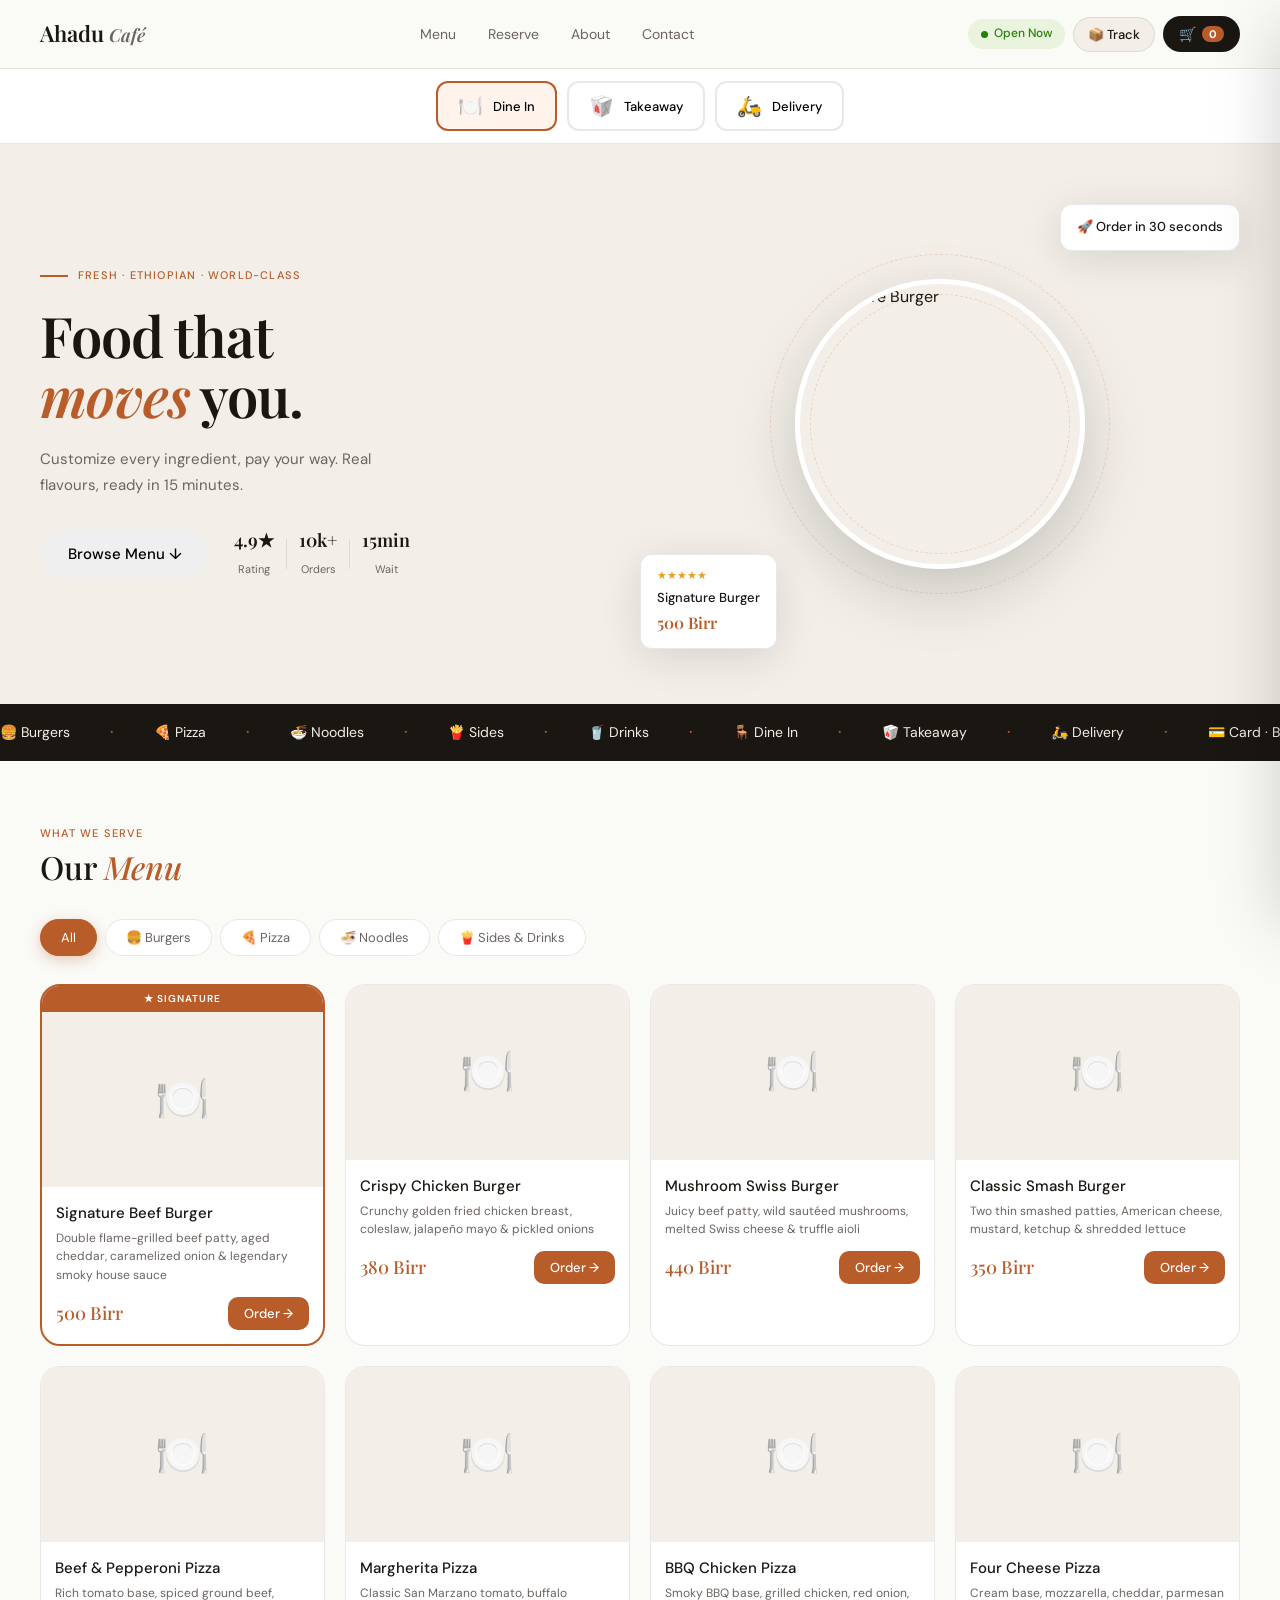
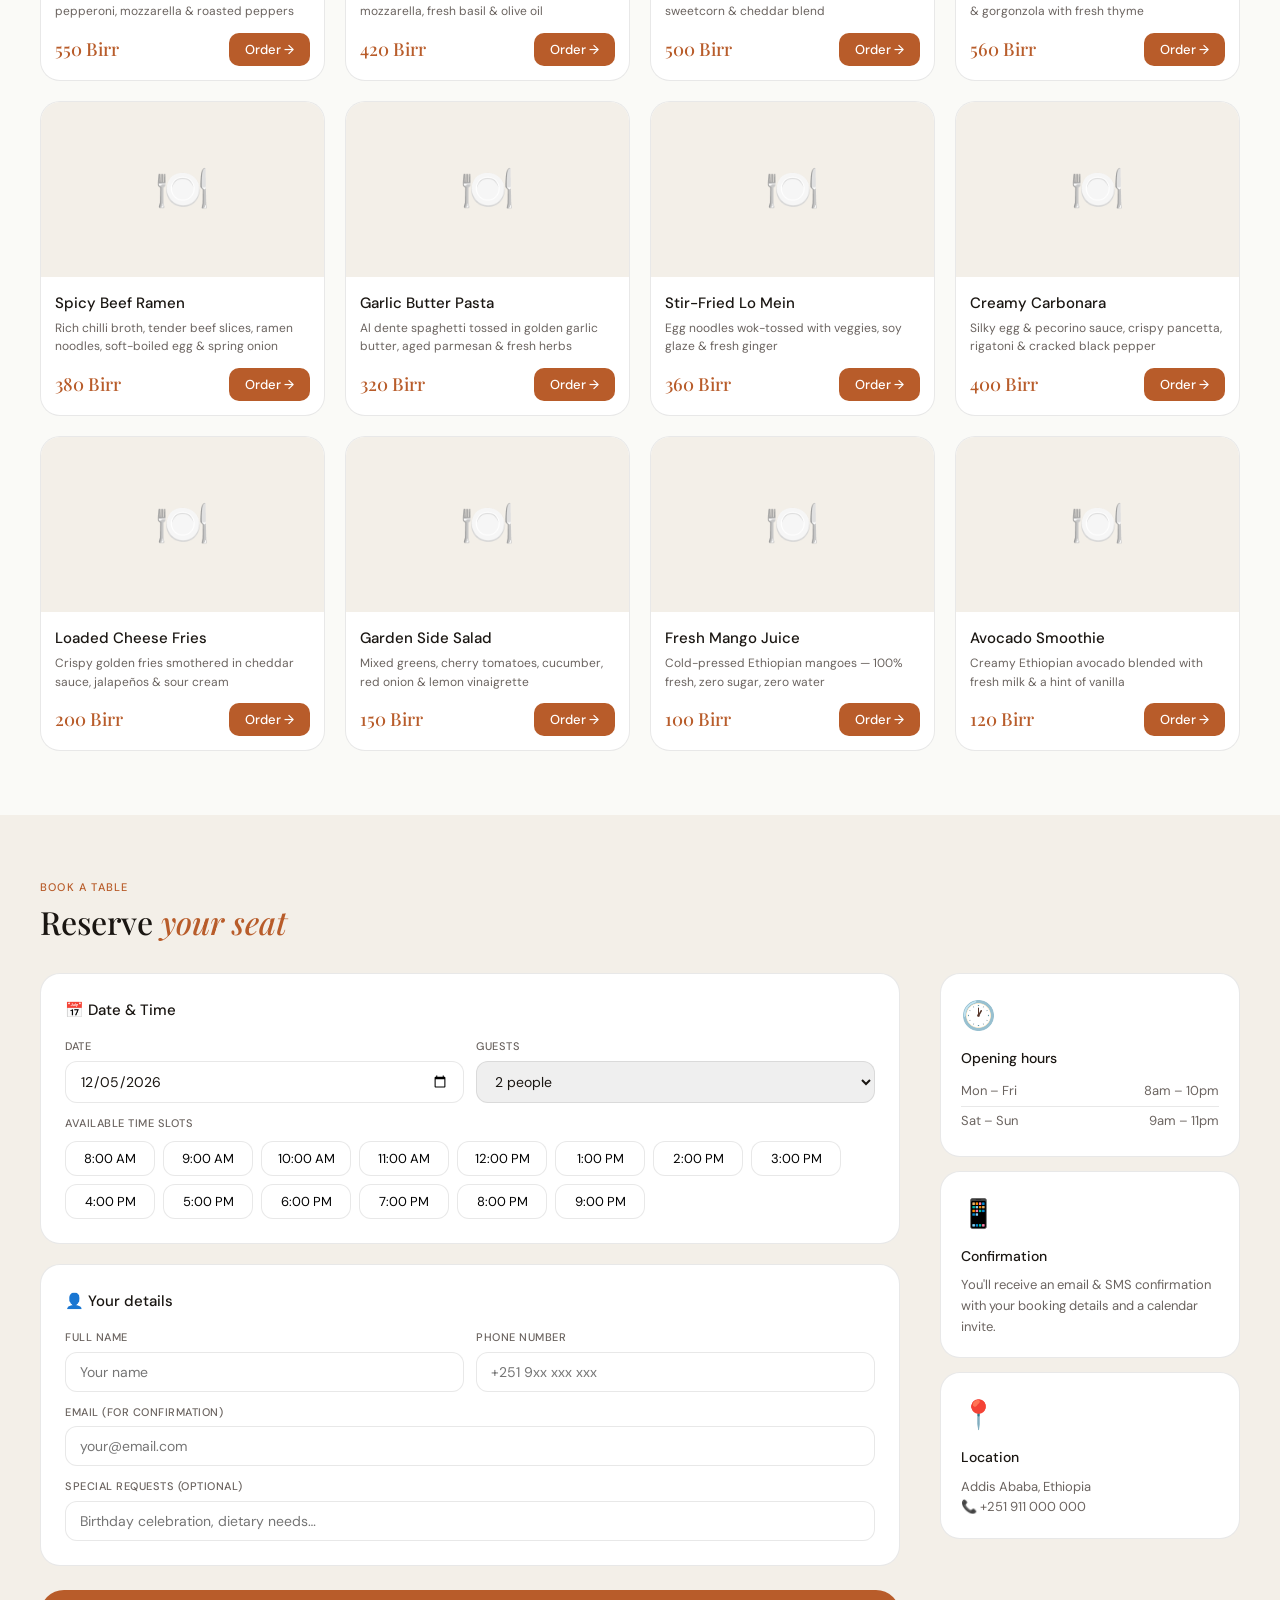
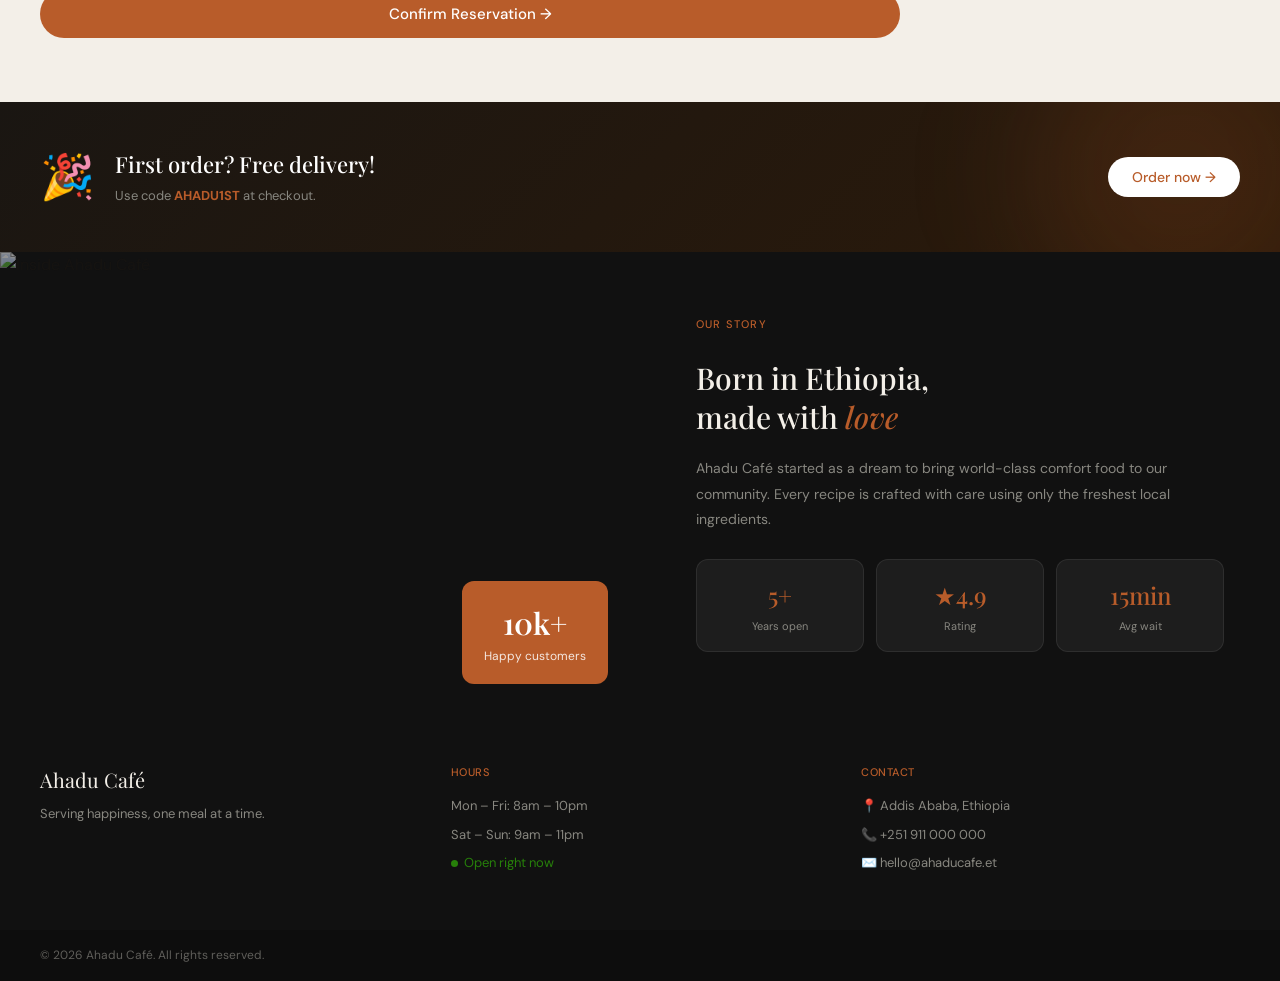
==== index.html @ cf90ce40 "Add files via upload" ====
<!DOCTYPE html>
<html lang="en">
<head>
  <meta charset="UTF-8"/>
  <meta name="viewport" content="width=device-width, initial-scale=1.0"/>
  <title>Ahadu Café — Order Online</title>
  <link rel="stylesheet" href="style.css"/>
  <link href="https://fonts.googleapis.com/css2?family=Playfair+Display:ital,wght@0,500;0,600;1,500&family=DM+Sans:opsz,wght@9..40,400;9..40,500&display=swap" rel="stylesheet"/>
</head>
<body>

<!-- LOADER -->
<div class="loader" id="loader">
  <div class="loader-inner">
    <div class="loader-logo">Ahadu</div>
    <div class="loader-tagline">Café</div>
    <div class="loader-bar"><div class="loader-fill"></div></div>
    <div class="loader-dots"><span></span><span></span><span></span></div>
  </div>
</div>

<!-- TABLE BANNER -->
<div class="table-banner" id="tableBanner" style="display:none">
  <span class="table-banner-icon">🪑</span>
  <span class="table-banner-txt" id="tableBannerTxt">Table 1</span>
  <span class="table-banner-change" onclick="changeOrderType()">Change ↗</span>
</div>

<!-- NAV -->
<nav class="nav" id="nav">
  <a class="logo" href="#">Ahadu <em>Café</em></a>
  <ul class="nav-links">
    <li><a href="#menu" class="nav-a">Menu</a></li>
    <li><a href="#reserve" class="nav-a">Reserve</a></li>
    <li><a href="#about" class="nav-a">About</a></li>
    <li><a href="#contact" class="nav-a">Contact</a></li>
  </ul>
  <div class="nav-right">
    <div class="open-pill"><span class="pulse-dot"></span>Open Now</div>
    <button class="nav-track-btn" onclick="openTracking()">📦 Track</button>
    <button class="cart-btn" onclick="toggleCart()">🛒 <span class="cart-badge" id="cartBadge">0</span></button>
  </div>
</nav>

<!-- ORDER TYPE BAR -->
<div class="order-type-bar" id="orderTypeBar" style="display:none">
  <div class="otb-options">
    <button class="ot-btn active" id="otDine" onclick="setOrderType('dine',this)"><span>🍽️</span><b>Dine In</b></button>
    <button class="ot-btn" id="otTake" onclick="setOrderType('takeaway',this)"><span>🥡</span><b>Takeaway</b></button>
    <button class="ot-btn" id="otDeliv" onclick="setOrderType('delivery',this)"><span>🛵</span><b>Delivery</b></button>
  </div>
</div>

<!-- HERO -->
<section class="hero" id="heroSection">
  <div class="hero-left">
    <div class="hero-eyebrow"><span class="eyebrow-line"></span>Fresh · Ethiopian · World-class</div>
    <h1 class="hero-h1">Food that<br><em class="hero-em">moves</em> you.</h1>
    <p class="hero-p">Customize every ingredient, pay your way. Real flavours, ready in 15 minutes.</p>
    <div class="hero-btns">
      <button class="btn btn-hero" onclick="scrollSmooth('menu')">Browse Menu ↓</button>
      <div class="hero-stats">
        <div class="h-stat"><b>4.9★</b><span>Rating</span></div>
        <div class="h-divider"></div>
        <div class="h-stat"><b>10k+</b><span>Orders</span></div>
        <div class="h-divider"></div>
        <div class="h-stat"><b>15min</b><span>Wait</span></div>
      </div>
    </div>
  </div>
  <div class="hero-right">
    <div class="hero-orbit-wrap">
      <div class="orbit o1"></div><div class="orbit o2"></div>
      <div class="hero-circle">
        <img src="https://images.pexels.com/photos/1639565/pexels-photo-1639565.jpeg?auto=compress&cs=tinysrgb&w=700"
          alt="Signature Burger" id="heroImg" class="hero-img-photo"/>
      </div>
    </div>
    <div class="hero-float hf1">
      <div class="hf-stars">★★★★★</div>
      <div class="hf-name" id="heroFloatName">Signature Burger</div>
      <div class="hf-price" id="heroFloatPrice">500 Birr</div>
    </div>
    <div class="hero-float hf2">🚀 Order in 30 seconds</div>
  </div>
</section>

<!-- MARQUEE -->
<div class="marquee-outer">
  <div class="marquee-track">
    <span>🍔 Burgers</span><b>·</b><span>🍕 Pizza</span><b>·</b><span>🍜 Noodles</span><b>·</b><span>🍟 Sides</span><b>·</b><span>🥤 Drinks</span><b>·</b><span>🪑 Dine In</span><b>·</b><span>🥡 Takeaway</span><b>·</b><span>🛵 Delivery</span><b>·</b><span>💳 Card · Bank · Cash</span><b>·</b><span>🔥 Fresh daily</span><b>·</b>
    <span>🍔 Burgers</span><b>·</b><span>🍕 Pizza</span><b>·</b><span>🍜 Noodles</span><b>·</b><span>🍟 Sides</span><b>·</b><span>🥤 Drinks</span><b>·</b><span>🪑 Dine In</span><b>·</b><span>🥡 Takeaway</span><b>·</b><span>🛵 Delivery</span><b>·</b><span>💳 Card · Bank · Cash</span><b>·</b><span>🔥 Fresh daily</span><b>·</b>
  </div>
</div>

<!-- MENU -->
<section class="section" id="menu">
  <div class="sec-head">
    <div class="sec-eyebrow">What we serve</div>
    <h2 class="sec-title">Our <em>Menu</em></h2>
  </div>
  <div class="cat-bar" id="catBar">
    <button class="cat active" onclick="filterCat('all',this)">All</button>
    <button class="cat" onclick="filterCat('burger',this)">🍔 Burgers</button>
    <button class="cat" onclick="filterCat('pizza',this)">🍕 Pizza</button>
    <button class="cat" onclick="filterCat('noodles',this)">🍜 Noodles</button>
    <button class="cat" onclick="filterCat('sides',this)">🍟 Sides & Drinks</button>
  </div>
  <div class="menu-grid" id="menuGrid"></div>
</section>

<!-- RESERVATION SECTION -->
<section class="section reserve-section" id="reserve">
  <div class="sec-head">
    <div class="sec-eyebrow">Book a table</div>
    <h2 class="sec-title">Reserve <em>your seat</em></h2>
  </div>
  <div class="reserve-card">
    <div class="reserve-form">
      <!-- Step 1: Date & Time -->
      <div class="rs-step" id="rsStep1">
        <div class="rs-step-title">📅 Date & Time</div>
        <div class="rs-row">
          <div class="rs-field">
            <label>Date</label>
            <input type="date" id="resDate" min="" onchange="loadTimeSlots()"/>
          </div>
          <div class="rs-field">
            <label>Guests</label>
            <select id="resGuests">
              <option value="1">1 person</option>
              <option value="2" selected>2 people</option>
              <option value="3">3 people</option>
              <option value="4">4 people</option>
              <option value="5">5 people</option>
              <option value="6">6 people</option>
              <option value="7">7 people</option>
              <option value="8">8+ people</option>
            </select>
          </div>
        </div>
        <!-- Time slots -->
        <div class="rs-field" style="margin-top:.75rem">
          <label>Available time slots</label>
          <div class="time-slots" id="timeSlots">
            <div class="ts-hint">Pick a date first</div>
          </div>
        </div>
      </div>

      <!-- Step 2: Contact -->
      <div class="rs-step" id="rsStep2" style="margin-top:1.25rem">
        <div class="rs-step-title">👤 Your details</div>
        <div class="rs-row">
          <div class="rs-field">
            <label>Full name</label>
            <input type="text" id="resName" placeholder="Your name"/>
          </div>
          <div class="rs-field">
            <label>Phone number</label>
            <input type="tel" id="resPhone" placeholder="+251 9xx xxx xxx"/>
          </div>
        </div>
        <div class="rs-field" style="margin-top:.75rem">
          <label>Email (for confirmation)</label>
          <input type="email" id="resEmail" placeholder="your@email.com"/>
        </div>
        <div class="rs-field" style="margin-top:.75rem">
          <label>Special requests (optional)</label>
          <input type="text" id="resNote" placeholder="Birthday celebration, dietary needs…"/>
        </div>
      </div>

      <button class="btn btn-primary reserve-btn" onclick="submitReservation()">
        Confirm Reservation →
      </button>
    </div>
    <div class="reserve-info">
      <div class="ri-card">
        <div class="ri-icon">🕐</div>
        <div class="ri-title">Opening hours</div>
        <div class="ri-row"><span>Mon – Fri</span><span>8am – 10pm</span></div>
        <div class="ri-row"><span>Sat – Sun</span><span>9am – 11pm</span></div>
      </div>
      <div class="ri-card">
        <div class="ri-icon">📱</div>
        <div class="ri-title">Confirmation</div>
        <div class="ri-text">You'll receive an email & SMS confirmation with your booking details and a calendar invite.</div>
      </div>
      <div class="ri-card">
        <div class="ri-icon">📍</div>
        <div class="ri-title">Location</div>
        <div class="ri-text">Addis Ababa, Ethiopia<br/>📞 +251 911 000 000</div>
      </div>
    </div>
  </div>
</section>

<!-- PROMO -->
<div class="promo-band">
  <div class="promo-glow"></div>
  <div class="promo-left"><span class="promo-icon">🎉</span><div><div class="promo-title">First order? Free delivery!</div><div class="promo-sub">Use code <strong>AHADU1ST</strong> at checkout.</div></div></div>
  <button class="btn btn-wh" onclick="scrollSmooth('menu')">Order now →</button>
</div>

<!-- ABOUT -->
<section class="about-sec" id="about">
  <div class="about-img-side">
    <img src="https://images.pexels.com/photos/262978/pexels-photo-262978.jpeg?auto=compress&cs=tinysrgb&w=800" alt="Inside Ahadu Café" class="about-photo"/>
    <div class="about-badge"><div class="ab-num">10k+</div><div class="ab-lbl">Happy customers</div></div>
  </div>
  <div class="about-text-side">
    <div class="sec-eyebrow">Our story</div>
    <h2 class="about-h2">Born in Ethiopia,<br>made with <em>love</em></h2>
    <p class="about-p">Ahadu Café started as a dream to bring world-class comfort food to our community. Every recipe is crafted with care using only the freshest local ingredients.</p>
    <div class="about-stats">
      <div class="as-card"><div class="as-n">5+</div><div class="as-l">Years open</div></div>
      <div class="as-card"><div class="as-n">★4.9</div><div class="as-l">Rating</div></div>
      <div class="as-card"><div class="as-n">15min</div><div class="as-l">Avg wait</div></div>
    </div>
  </div>
</section>

<!-- FOOTER -->
<footer class="footer" id="contact">
  <div class="footer-grid">
    <div><div class="f-logo">Ahadu Café</div><div class="f-tag">Serving happiness, one meal at a time.</div></div>
    <div><div class="f-head">Hours</div><div class="f-item">Mon – Fri: 8am – 10pm</div><div class="f-item">Sat – Sun: 9am – 11pm</div><div class="f-item open"><span class="pulse-dot green"></span>Open right now</div></div>
    <div><div class="f-head">Contact</div><div class="f-item">📍 Addis Ababa, Ethiopia</div><div class="f-item">📞 +251 911 000 000</div><div class="f-item">✉️ hello@ahaducafe.et</div></div>
  </div>
  <div class="footer-bot"><span>© 2026 Ahadu Café. All rights reserved.</span></div>
</footer>

<!-- ORDER TYPE CHANGE MODAL -->
<div class="overlay" id="otOverlay" onclick="closeOtModal(event)">
  <div class="modal ot-modal">
    <button class="modal-x" onclick="closeOtModalBtn()">✕</button>
    <h3 class="mtitle" style="margin-bottom:1.25rem">How would you like your order?</h3>
    <div class="ot-modal-options">
      <button class="ot-modal-btn" onclick="setOrderTypeModal('dine')"><span>🍽️</span><div><b>Dine In</b><p>Table <span id="otModalTableNum">1</span></p></div><span class="ot-check" id="otc-dine"></span></button>
      <button class="ot-modal-btn" onclick="setOrderTypeModal('takeaway')"><span>🥡</span><div><b>Takeaway</b><p>Pick up at counter</p></div><span class="ot-check" id="otc-takeaway"></span></button>
      <button class="ot-modal-btn" onclick="setOrderTypeModal('delivery')"><span>🛵</span><div><b>Delivery</b><p>We bring to you</p></div><span class="ot-check" id="otc-delivery"></span></button>
    </div>
    <button class="btn btn-primary" style="width:100%;padding:13px;margin-top:1.25rem" onclick="closeOtModalBtn()">Confirm</button>
  </div>
</div>

<!-- CUSTOMIZE MODAL -->
<div class="overlay" id="customOv" onclick="closeCustom(event)">
  <div class="modal" id="customModal">
    <button class="modal-x" onclick="closeCustomBtn()">✕</button>
    <div class="modal-img-wrap" id="modalImgWrap"></div>
    <div class="modal-body">
      <div class="mbadge" id="mBadge"></div>
      <h3 class="mtitle" id="mTitle"></h3>
      <p class="mdesc" id="mDesc"></p>
      <div class="mprice-row">
        <span class="mprice" id="mPrice"></span>
        <div class="qty-ctrl">
          <button class="qty-btn" onclick="chgQty(-1)">−</button>
          <span id="qtyNum">1</span>
          <button class="qty-btn" onclick="chgQty(1)">+</button>
        </div>
      </div>
      <div class="m-divider"></div>
      <div class="m-sec"><div class="m-sec-title">🥗 Ingredients <span class="m-hint">— tap to remove</span></div><div class="ing-wrap" id="ingWrap"></div></div>
      <div class="m-sec"><div class="m-sec-title">✨ Extras</div><div class="ext-wrap" id="extWrap"></div></div>
      <div class="m-sec"><div class="m-sec-title">📝 Special note</div><textarea class="note-ta" id="noteTA" placeholder="Extra spicy, no salt…"></textarea></div>
      <button class="btn btn-add" id="addBtn" onclick="addToCart()">Add to order — <span id="addPrice"></span></button>
    </div>
  </div>
</div>

<!-- CART -->
<div class="cart-bg" id="cartBg" onclick="toggleCart()"></div>
<aside class="cart-panel" id="cartPanel">
  <div class="cart-hd">
    <div><h3 class="cart-htitle">🛒 Your Order</h3><div class="cart-order-type-badge" id="cartOrderTypeBadge"></div></div>
    <button class="modal-x" onclick="toggleCart()">✕</button>
  </div>
  <div class="cart-body" id="cartBody">
    <div class="cart-empty" id="cartEmpty"><div style="font-size:52px">🍽️</div><div style="font-weight:500;margin-top:8px">Cart is empty</div><div style="font-size:13px;color:#aaa;margin-top:4px">Add something delicious!</div></div>
  </div>
  <div class="cart-foot" id="cartFoot" style="display:none">
    <div class="cfoot-row"><span>Subtotal</span><span id="cSub"></span></div>
    <div class="cfoot-row" id="delivFeeRow" style="display:none"><span>Delivery fee</span><span>50 Birr</span></div>
    <div class="cfoot-row cfoot-total"><span>Total</span><span id="cTotal"></span></div>
    <button class="btn btn-primary" style="width:100%;padding:14px;font-size:15px;margin-top:1rem" onclick="openCheckout()">Proceed to Payment →</button>
  </div>
</aside>

<!-- CHECKOUT MODAL -->
<div class="overlay" id="checkOv" onclick="closeCheckout(event)">
  <div class="modal checkout-modal">
    <button class="modal-x" onclick="closeCheckoutBtn()">✕</button>
    <h3 class="mtitle">Complete your order</h3>
    <div class="checkout-order-info" id="checkoutOrderInfo"></div>
    <p style="font-size:13px;color:#888;margin-bottom:1.25rem">Choose how you'd like to pay</p>

    <!-- 2 payment methods only (no card) -->
    <div class="pay-tabs">
      <button class="ptab active" onclick="selPay('bank',this)">🏦 Bank Transfer</button>
      <button class="ptab" onclick="selPay('cash',this)">💵 Cash</button>
    </div>

    <!-- BANK TRANSFER with screenshot upload -->
    <div id="pBank">
      <div class="bank-box">
        <div class="bank-title">Transfer to this account</div>
        <div class="brow"><span>Bank</span><strong>Commercial Bank of Ethiopia</strong></div>
        <div class="brow"><span>Account</span><strong>Ahadu Café PLC</strong></div>
        <div class="brow"><span>Number</span><strong>1000 2345 6789</strong></div>
        <div class="brow"><span>Amount</span><strong id="bankAmount" style="color:#B85C2A">—</strong></div>
        <div class="brow"><span>Reference</span><strong id="bankRef">AHD-0001</strong></div>
      </div>
      <div class="bank-steps">
        <div class="bank-step"><span class="bstep-num">1</span><span>Transfer the <strong id="bankStepAmt">exact amount</strong> to the account above</span></div>
        <div class="bank-step"><span class="bstep-num">2</span><span>Take a screenshot of your payment confirmation</span></div>
        <div class="bank-step"><span class="bstep-num">3</span><span>Upload the screenshot below — admin will verify and confirm</span></div>
      </div>
      <!-- Screenshot upload -->
      <div class="screenshot-upload-area" id="screenshotUploadArea" onclick="document.getElementById('screenshotInput').click()">
        <div class="sua-icon">📸</div>
        <div class="sua-title">Tap to upload screenshot</div>
        <div class="sua-sub">JPG, PNG — payment confirmation</div>
        <input type="file" id="screenshotInput" accept="image/*" style="display:none" onchange="handleScreenshot(this)"/>
      </div>
      <div class="screenshot-preview" id="screenshotPreview" style="display:none">
        <img id="screenshotImg" src="" alt="Payment screenshot"/>
        <button class="screenshot-remove" onclick="removeScreenshot()">✕ Remove</button>
      </div>
      <p class="bank-note" style="margin-top:10px">⚠️ Your order is confirmed only after admin verifies your payment. If the amount is less, you will be asked to send the difference.</p>
    </div>

    <!-- CASH -->
    <div id="pCash" style="display:none">
      <div class="cash-box">
        <div style="font-size:44px;margin-bottom:10px">💵</div>
        <div class="cash-title">Pay on delivery / at counter</div>
        <p class="cash-desc">Have the exact amount ready. Our staff will confirm your order.</p>
      </div>
      <div class="fg"><label>Your name</label><input type="text" id="cashName" placeholder="Full name"/></div>
    </div>

    <!-- Phone for SMS confirmation -->
    <div class="fg" style="margin-top:1rem">
      <label>📱 Phone number (for SMS confirmation)</label>
      <input type="tel" id="customerPhone" placeholder="+251 9xx xxx xxx"/>
    </div>

    <div id="delivAddrGroup" style="display:none">
      <div class="fg"><label>Delivery address</label><input type="text" id="delivAddr" placeholder="Street, area, city"/></div>
    </div>

    <div class="check-total-row">
      <span>Order total</span>
      <span class="check-total-amt" id="checkTotalAmt"></span>
    </div>
    <button class="btn btn-primary" style="width:100%;padding:14px;font-size:15px" id="placeBtn" onclick="placeOrder()">
      Submit Order →
    </button>
  </div>
</div>

<!-- PAYMENT PENDING MODAL (waiting for admin verification) -->
<div class="overlay" id="pendingOv">
  <div class="sbox" style="max-width:400px">
    <div style="font-size:56px;margin-bottom:1rem">⏳</div>
    <h2 class="stitle">Order Submitted!</h2>
    <p class="sdesc">Your payment screenshot has been sent to our admin for verification.</p>
    <div class="sref" id="pendingRef"></div>
    <div class="pending-status-box">
      <div class="psb-row"><span>📋 Status</span><span class="psb-val pending" id="pendingStatus">Awaiting verification</span></div>
      <div class="psb-row"><span>📱 SMS</span><span class="psb-val">Confirmation sent to your phone</span></div>
      <div class="psb-row" id="pendingAmtRow" style="display:none"><span>💰 Amount</span><span class="psb-val" id="pendingAmtVal"></span></div>
    </div>
    <p style="font-size:13px;color:#888;margin-top:1rem;line-height:1.6">Once admin verifies, you'll receive an SMS confirmation. If the amount is wrong, you'll be notified to send the difference.</p>
    <button class="btn btn-primary" style="width:100%;margin-top:1.5rem" onclick="closePending()">Back to Menu</button>
  </div>
</div>

<!-- ORDER TRACKING MODAL -->
<div class="overlay" id="trackingOv" onclick="closeTracking(event)">
  <div class="modal tracking-modal">
    <button class="modal-x" onclick="closeTrackingBtn()">✕</button>
    <h3 class="mtitle">📦 Track your order</h3>
    <div class="track-search">
      <input type="text" id="trackInput" placeholder="Enter order ID (e.g. AHD-0001)" />
      <button class="btn btn-primary" onclick="trackOrder()" style="border-radius:var(--r);padding:11px 18px">Track</button>
    </div>
    <div id="trackResult"></div>
    <!-- Recent orders shortcut -->
    <div class="track-recent" id="trackRecent"></div>
  </div>
</div>

<!-- SUCCESS -->
<div class="overlay sov" id="successOv">
  <div class="sbox">
    <div class="srings"><div class="sring sr1"></div><div class="sring sr2"></div><div class="scheck">✓</div></div>
    <h2 class="stitle">Order Placed! 🎉</h2>
    <p class="sdesc" id="successDesc">Your food is being prepared.</p>
    <div class="sref" id="sRef"></div>
    <div class="ssteps">
      <div class="ss active"><span>👨‍🍳</span><small>Preparing</small></div><div class="ss-line"></div>
      <div class="ss"><span>📦</span><small>Packing</small></div><div class="ss-line"></div>
      <div class="ss" id="lastStep"><span>🍽️</span><small>Served</small></div>
    </div>
    <button class="btn btn-primary" style="width:100%;margin-top:1.5rem" onclick="closeSuccess()">Back to Menu</button>
    <button class="btn-link" onclick="closeSuccess();openTracking()">Track this order →</button>
  </div>
</div>

<!-- RESERVATION SUCCESS -->
<div class="overlay sov" id="resSuccessOv">
  <div class="sbox">
    <div class="srings"><div class="sring sr1"></div><div class="sring sr2"></div><div class="scheck">✓</div></div>
    <h2 class="stitle">Reservation Confirmed! 🎉</h2>
    <p class="sdesc" id="resSuccessDesc"></p>
    <div class="sref" id="resSuccessRef"></div>
    <div class="res-confirm-details" id="resConfirmDetails"></div>
    <button class="btn btn-primary" style="width:100%;margin-top:1.5rem" onclick="closeResSuccess()">Done</button>
  </div>
</div>

<script src="menu-data.js"></script>
<script src="app.js"></script>
</body>
</html>
---- style.css ----
/* Ahadu Café — Complete Stylesheet v6 */
:root{
  --br:#B85C2A;--brd:#8F4520;--brl:#FFF3EC;
  --bg:#FAFAF7;--bg2:#F3EFE8;
  --ink:#1A1612;--ink2:#111;--ink3:#0D0D0D;
  --mu:#6B6460;--sub:#888780;
  --bor:rgba(0,0,0,.09);
  --grn:#27800A;--grnb:#EAF3DE;
  --red:#CC2200;--redb:#FFF0EE;
  --r:12px;--rl:20px;
  --sh:0 8px 40px rgba(0,0,0,.12);
  --shl:0 24px 64px rgba(0,0,0,.18);
}
*,*::before,*::after{box-sizing:border-box;margin:0;padding:0}
html{scroll-behavior:smooth}
body{font-family:'DM Sans',sans-serif;background:var(--bg);color:var(--ink);line-height:1.6;overflow-x:hidden}
img{display:block;max-width:100%}
.cursor,.cursor-dot{display:none!important}

/* KEYFRAMES */
@keyframes fadeUp{from{opacity:0;transform:translateY(28px)}to{opacity:1;transform:translateY(0)}}
@keyframes fadeIn{from{opacity:0}to{opacity:1}}
@keyframes fadeLeft{from{opacity:0;transform:translateX(36px)}to{opacity:1;transform:translateX(0)}}
@keyframes fadeRight{from{opacity:0;transform:translateX(-36px)}to{opacity:1;transform:translateX(0)}}
@keyframes spin{from{transform:rotate(0)}to{transform:rotate(360deg)}}
@keyframes spinR{from{transform:rotate(0)}to{transform:rotate(-360deg)}}
@keyframes float{0%,100%{transform:translateY(0)}50%{transform:translateY(-12px)}}
@keyframes floatA{0%,100%{transform:translateY(0) rotate(-2deg)}50%{transform:translateY(-8px) rotate(-2deg)}}
@keyframes ticker{from{transform:translateX(0)}to{transform:translateX(-50%)}}
@keyframes loaderFill{from{width:0}to{width:100%}}
@keyframes blink{0%,100%{opacity:1}50%{opacity:.2}}
@keyframes pop{0%{transform:scale(0)}60%{transform:scale(1.2)}100%{transform:scale(1)}}
@keyframes ringOut{0%{transform:scale(1);opacity:.5}100%{transform:scale(1.9);opacity:0}}
@keyframes ripple{0%{transform:translate(-50%,-50%) scale(0);opacity:.4}100%{transform:translate(-50%,-50%) scale(5);opacity:0}}
@keyframes glowPulse{0%,100%{box-shadow:0 0 0 rgba(184,92,42,0)}50%{box-shadow:0 0 28px rgba(184,92,42,.35)}}
@keyframes stepPulse{0%,100%{color:var(--br)}50%{color:var(--brd)}}
@keyframes shake{0%,100%{transform:translateX(0)}20%,60%{transform:translateX(-8px)}40%,80%{transform:translateX(8px)}}
@keyframes slideFadeUp{from{opacity:0;transform:translateY(18px)}to{opacity:1;transform:translateY(0)}}
@keyframes dotsBlink{0%,80%,100%{opacity:0}40%{opacity:1}}
@keyframes tableBannerIn{from{opacity:0;transform:translateY(-100%)}to{opacity:1;transform:translateY(0)}}
@keyframes liveFlash{0%,100%{opacity:1}50%{opacity:.3}}

/* AOS */
.aos-init{opacity:0}
.aos-done.aos-fadeUp{animation:fadeUp .65s cubic-bezier(.22,1,.36,1) both}

/* LOADER */
.loader{position:fixed;inset:0;background:var(--ink3);z-index:9999;display:flex;align-items:center;justify-content:center;transition:opacity .7s,visibility .7s}
.loader.out{opacity:0;visibility:hidden}
.loader-inner{text-align:center}
.loader-logo{font-family:'Playfair Display',serif;font-size:56px;font-weight:600;color:#fff;letter-spacing:-1px}
.loader-tagline{font-family:'Playfair Display',serif;font-style:italic;font-size:22px;color:rgba(255,255,255,.35);margin-top:-6px;margin-bottom:1.5rem}
.loader-bar{width:240px;height:3px;background:rgba(255,255,255,.1);border-radius:3px;margin:0 auto 1.25rem;overflow:hidden}
.loader-fill{height:100%;background:linear-gradient(90deg,var(--br),#E8835A);border-radius:3px;animation:loaderFill 1.9s cubic-bezier(.4,0,.2,1) forwards}
.loader-dots{display:flex;gap:8px;justify-content:center}
.loader-dots span{width:6px;height:6px;border-radius:50%;background:rgba(255,255,255,.3);animation:dotsBlink 1.2s ease infinite}
.loader-dots span:nth-child(2){animation-delay:.2s}
.loader-dots span:nth-child(3){animation-delay:.4s}

/* TABLE BANNER */
.table-banner{position:sticky;top:0;z-index:190;background:var(--br);color:#fff;display:flex;align-items:center;justify-content:center;gap:12px;padding:10px 1.5rem;font-size:14px;font-weight:500;animation:tableBannerIn .5s ease}
.table-banner-icon{font-size:18px}
.table-banner-change{margin-left:auto;background:rgba(255,255,255,.2);padding:4px 12px;border-radius:20px;cursor:pointer;font-size:12px;transition:background .2s}
.table-banner-change:hover{background:rgba(255,255,255,.35)}

/* ORDER TYPE BAR */
.order-type-bar{background:#fff;border-bottom:1px solid var(--bor);padding:12px 2.5rem;position:sticky;top:0;z-index:190}
.otb-options{display:flex;gap:10px;justify-content:center}
.ot-btn{display:flex;align-items:center;gap:10px;padding:10px 20px;border-radius:var(--r);border:2px solid var(--bor);background:#fff;font-family:'DM Sans',sans-serif;cursor:pointer;transition:all .2s;font-size:13px}
.ot-btn span:first-child{font-size:20px}
.ot-btn b{font-size:13px;font-weight:500}
.ot-btn:hover{border-color:var(--br);transform:translateY(-1px)}
.ot-btn.active{border-color:var(--br);background:var(--brl)}

/* NAV */
.nav{display:flex;align-items:center;justify-content:space-between;padding:1rem 2.5rem;background:rgba(250,250,247,.93);backdrop-filter:blur(16px);border-bottom:.5px solid var(--bor);position:sticky;top:0;z-index:200;transition:box-shadow .3s}
.nav.scrolled{box-shadow:0 4px 24px rgba(0,0,0,.08)}
.logo{font-family:'Playfair Display',serif;font-size:22px;font-weight:600;text-decoration:none;color:var(--ink)}
.logo em{font-style:italic;font-size:18px;color:var(--mu)}
.nav-links{display:flex;gap:2rem;list-style:none}
.nav-a{font-size:14px;color:var(--mu);text-decoration:none;position:relative;transition:color .2s}
.nav-a::after{content:'';position:absolute;left:0;bottom:-3px;width:0;height:1.5px;background:var(--br);transition:width .25s}
.nav-a:hover{color:var(--ink)}
.nav-a:hover::after{width:100%}
.nav-right{display:flex;align-items:center;gap:8px}
.open-pill{display:flex;align-items:center;gap:6px;font-size:12px;color:var(--grn);background:var(--grnb);padding:5px 13px;border-radius:30px;font-weight:500}
.pulse-dot{width:7px;height:7px;border-radius:50%;background:var(--grn);display:inline-block;animation:blink 1.6s ease infinite}
.pulse-dot.green{background:var(--grn)}
.cart-btn{display:flex;align-items:center;gap:6px;background:var(--ink);color:#fff;border:none;border-radius:50px;padding:9px 16px;font-size:14px;font-family:'DM Sans',sans-serif;font-weight:500;cursor:pointer;transition:background .2s}
.cart-btn:hover{background:#2a2a2a}
.nav-track-btn{display:flex;align-items:center;gap:6px;background:var(--bg2);color:var(--ink);border:1px solid var(--bor);border-radius:50px;padding:8px 14px;font-size:13px;font-family:'DM Sans',sans-serif;font-weight:500;cursor:pointer;transition:all .2s}
.nav-track-btn:hover{border-color:var(--br);color:var(--br)}
.cart-badge{background:var(--br);color:#fff;border-radius:20px;padding:1px 7px;font-size:11px;font-weight:700;min-width:20px;text-align:center}
.cart-badge.pop{animation:pop .3s ease}

/* ORDER TYPE BADGES */
.cart-order-type-badge{font-size:12px;font-weight:500;padding:3px 10px;border-radius:20px;margin-top:4px;display:inline-block}
.badge-table{background:#FFF3EC;color:var(--br)}
.badge-take{background:#EAF3DE;color:var(--grn)}
.badge-delivery{background:#EEF0FF;color:#4444CC}
.badge-dine{background:var(--bg2);color:var(--mu)}
.ot-type-badge{padding:3px 10px;border-radius:20px;font-size:11px;font-weight:500;white-space:nowrap}
.ot-type-badge.dine{background:#FFF3EC;color:var(--br)}
.ot-type-badge.takeaway{background:#EAF3DE;color:var(--grn)}
.ot-type-badge.delivery{background:#EEF0FF;color:#4444CC}

/* CHECKOUT ORDER INFO */
.checkout-order-info{margin-bottom:1rem}
.co-info{padding:10px 14px;border-radius:var(--r);font-size:14px;display:inline-block}
.co-info.dine{background:#FFF3EC;color:var(--br)}
.co-info.take{background:#EAF3DE;color:var(--grn)}
.co-info.deliv{background:#EEF0FF;color:#4444CC}

/* BUTTONS */
.btn{border:none;border-radius:var(--r);padding:11px 24px;font-size:14px;font-family:'DM Sans',sans-serif;font-weight:500;cursor:pointer;transition:all .2s;position:relative;overflow:hidden}
.btn::after{content:'';position:absolute;width:120px;height:120px;border-radius:50%;background:rgba(255,255,255,.22);top:50%;left:50%;transform:translate(-50%,-50%) scale(0);opacity:0;pointer-events:none}
.btn:active::after{animation:ripple .45s ease}
.btn-primary{background:var(--br);color:#fff}
.btn-primary:hover{background:var(--brd);transform:translateY(-2px);box-shadow:0 8px 24px rgba(184,92,42,.3)}
.btn-hero{padding:14px 28px;font-size:15px;border-radius:50px}
.btn-wh{background:#fff;color:var(--br);border-radius:50px}
.btn-wh:hover{background:#f5f5f5;transform:translateY(-1px)}
.btn-link{display:block;text-align:center;background:none;border:none;color:var(--br);font-size:13px;cursor:pointer;margin-top:.75rem;font-family:'DM Sans',sans-serif;text-decoration:underline}
.btn-sm{padding:8px 16px;font-size:13px;font-family:'DM Sans',sans-serif;border-radius:var(--r);border:none;cursor:pointer;transition:all .2s}
.btn-green{background:var(--grnb);color:var(--grn);border:1.5px solid rgba(39,128,10,.2)}
.btn-green:hover{background:var(--grn);color:#fff}
.btn-red{background:var(--redb);color:var(--red);border:1.5px solid rgba(204,34,0,.2)}
.btn-red:hover{background:var(--red);color:#fff}
.btn-outline{background:transparent;color:var(--br);border:1.5px solid var(--br);border-radius:var(--r);padding:8px 16px;font-size:13px;font-family:'DM Sans',sans-serif;cursor:pointer;transition:all .2s}
.btn-outline:hover{background:var(--br);color:#fff}

/* HERO */
.hero{display:grid;grid-template-columns:1fr 1fr;min-height:560px;background:var(--bg2);position:relative;overflow:hidden;padding:0 2.5rem}
.hero-left{display:flex;flex-direction:column;justify-content:center;gap:1.25rem;position:relative;z-index:1;padding:4rem 2rem 4rem 0}
.hero-eyebrow{display:inline-flex;align-items:center;gap:10px;font-size:11px;color:var(--br);font-weight:500;letter-spacing:1.2px;text-transform:uppercase}
.eyebrow-line{width:28px;height:1.5px;background:var(--br)}
.hero-h1{font-family:'Playfair Display',serif;font-size:56px;font-weight:600;line-height:1.08;letter-spacing:-1px}
.hero-em{font-style:italic;color:var(--br)}
.hero-p{font-size:15px;color:var(--mu);line-height:1.75;max-width:380px}
.hero-btns{display:flex;align-items:center;gap:1.5rem;flex-wrap:wrap;margin-top:.5rem}
.hero-stats{display:flex;align-items:center;gap:12px}
.h-stat{text-align:center}
.h-stat b{display:block;font-family:'Playfair Display',serif;font-size:18px;font-weight:600}
.h-stat span{font-size:11px;color:var(--mu)}
.h-divider{width:1px;height:30px;background:var(--bor)}
.hero-right{display:flex;align-items:center;justify-content:center;position:relative;z-index:1;padding:3rem 0}
.hero-orbit-wrap{position:relative;width:340px;height:340px;display:flex;align-items:center;justify-content:center}
.orbit{position:absolute;border-radius:50%;border:1.5px dashed rgba(184,92,42,.2)}
.o1{width:340px;height:340px;animation:spin 35s linear infinite}
.o2{width:260px;height:260px;animation:spinR 22s linear infinite}
.hero-circle{width:290px;height:290px;border-radius:50%;overflow:hidden;box-shadow:var(--shl);border:5px solid #fff;animation:float 4.5s ease-in-out infinite}
.hero-img-photo{width:100%;height:100%;object-fit:cover;transition:opacity .5s}
.hero-float{position:absolute;background:#fff;border-radius:var(--r);padding:12px 16px;box-shadow:var(--sh);border:.5px solid var(--bor);font-size:13px;font-weight:500}
.hf1{bottom:55px;left:0;animation:floatA 3.5s ease-in-out infinite}
.hf2{top:60px;right:0;animation:float 3s ease-in-out infinite .5s;white-space:nowrap}
.hf-stars{color:#E8A020;font-size:11px;margin-bottom:3px}
.hf-price{color:var(--br);font-family:'Playfair Display',serif;font-size:16px;font-weight:600;margin-top:2px}

/* MARQUEE */
.marquee-outer{overflow:hidden;background:var(--ink);padding:14px 0}
.marquee-track{display:flex;gap:2.5rem;white-space:nowrap;width:max-content;animation:ticker 30s linear infinite;font-size:14px;color:#F3EFE8;align-items:center}
.marquee-track b{color:var(--br);font-weight:400;font-size:18px}

/* SECTION */
.section{padding:4rem 2.5rem}
.sec-head{margin-bottom:2rem}
.sec-eyebrow{font-size:11px;color:var(--br);font-weight:500;letter-spacing:1.2px;text-transform:uppercase;margin-bottom:6px}
.sec-title{font-family:'Playfair Display',serif;font-size:32px;font-weight:500;line-height:1.2}
.sec-title em{font-style:italic;color:var(--br)}

/* CATEGORY BAR */
.cat-bar{display:flex;gap:8px;flex-wrap:wrap;margin-bottom:1.75rem}
.cat{padding:9px 20px;border-radius:30px;border:1.5px solid var(--bor);background:#fff;font-size:13px;font-family:'DM Sans',sans-serif;color:var(--mu);cursor:pointer;transition:all .25s}
.cat:hover{border-color:var(--br);color:var(--br)}
.cat.active{background:var(--br);color:#fff;border-color:var(--br);box-shadow:0 4px 14px rgba(184,92,42,.3)}

/* MENU GRID */
.menu-grid{display:grid;grid-template-columns:repeat(auto-fill,minmax(240px,1fr));gap:20px}
.mcard{background:#fff;border:.5px solid var(--bor);border-radius:var(--rl);overflow:hidden;cursor:pointer;position:relative;transition:transform .35s cubic-bezier(.22,1,.36,1),box-shadow .35s;animation:slideFadeUp .5s ease both}
.mcard:hover{transform:translateY(-8px) scale(1.01);box-shadow:0 20px 50px rgba(0,0,0,.13)}
.mcard.featured{border:2px solid var(--br)}
.mcard.sold-out{opacity:.65;filter:grayscale(25%)}
.mcard.sold-out:hover{transform:none;box-shadow:none;cursor:not-allowed}
.mcard-feat{background:var(--br);color:#fff;font-size:10px;font-weight:600;padding:5px 14px;letter-spacing:1px;text-transform:uppercase;text-align:center}
.sold-ribbon{position:absolute;top:0;left:0;right:0;background:rgba(204,34,0,.9);color:#fff;font-size:11px;font-weight:600;padding:5px;text-align:center;letter-spacing:1px;z-index:5}
.sold-lbl{font-size:13px;color:var(--red);font-weight:500}
.mcard-img{height:175px;overflow:hidden;position:relative}
.mcard-img img{width:100%;height:100%;object-fit:cover;transition:transform .5s}
.mcard:not(.sold-out):hover .mcard-img img{transform:scale(1.08)}
.mcard-overlay{position:absolute;inset:0;background:linear-gradient(to top,rgba(0,0,0,.25),transparent);opacity:0;transition:opacity .3s}
.mcard:not(.sold-out):hover .mcard-overlay{opacity:1}
.mcard-tag{position:absolute;top:10px;left:10px;background:rgba(0,0,0,.55);backdrop-filter:blur(6px);color:#fff;font-size:10px;font-weight:500;padding:4px 10px;border-radius:20px}
.mcard-body{padding:14px}
.mcard-name{font-size:15px;font-weight:500;margin-bottom:4px}
.mcard-desc{font-size:12px;color:var(--mu);line-height:1.55;margin-bottom:12px}
.mcard-foot{display:flex;align-items:center;justify-content:space-between}
.mcard-price{font-family:'Playfair Display',serif;font-size:18px;font-weight:500;color:var(--br)}
.mcard-btn{background:var(--br);color:#fff;border:none;border-radius:10px;padding:8px 16px;font-size:13px;font-family:'DM Sans',sans-serif;font-weight:500;cursor:pointer;transition:background .2s,transform .15s}
.mcard-btn:hover{background:var(--brd);transform:scale(1.04)}

/* RESERVATION SECTION */
.reserve-section{background:var(--bg2)}
.reserve-card{display:grid;grid-template-columns:1fr 300px;gap:2.5rem;align-items:start}
.rs-step{background:#fff;border-radius:var(--rl);padding:1.5rem;border:.5px solid var(--bor)}
.rs-step-title{font-size:15px;font-weight:500;margin-bottom:1rem;color:var(--ink)}
.rs-row{display:grid;grid-template-columns:1fr 1fr;gap:12px}
.rs-field{display:flex;flex-direction:column;gap:5px}
.rs-field label{font-size:11px;font-weight:500;color:var(--mu);text-transform:uppercase;letter-spacing:.5px}
.rs-field input,.rs-field select{padding:10px 14px;border-radius:var(--r);border:1.5px solid var(--bor);font-family:'DM Sans',sans-serif;font-size:14px;color:var(--ink);transition:border-color .2s,box-shadow .2s}
.rs-field input:focus,.rs-field select:focus{outline:none;border-color:var(--br);box-shadow:0 0 0 3px rgba(184,92,42,.1)}

/* TIME SLOTS */
.time-slots{display:flex;flex-wrap:wrap;gap:8px;margin-top:4px}
.ts-hint{font-size:13px;color:var(--mu);padding:8px 0}
.ts-slot{padding:8px 14px;border-radius:var(--r);border:1.5px solid var(--bor);background:#fff;font-family:'DM Sans',sans-serif;font-size:13px;cursor:pointer;transition:all .2s;min-width:90px;text-align:center}
.ts-free:hover{border-color:var(--br);color:var(--br)}
.ts-selected{background:var(--br)!important;color:#fff!important;border-color:var(--br)!important;font-weight:500}
.ts-booked{background:var(--bg2);color:#bbb;cursor:not-allowed;border-color:var(--bor)}
.ts-full{display:block;font-size:10px;color:#bbb;margin-top:2px}
.reserve-btn{width:100%;padding:14px;font-size:15px;margin-top:1.5rem;border-radius:50px;animation:glowPulse 3s ease infinite}

/* Reserve info cards */
.reserve-info{display:flex;flex-direction:column;gap:14px}
.ri-card{background:#fff;border-radius:var(--rl);padding:1.25rem;border:.5px solid var(--bor)}
.ri-icon{font-size:28px;margin-bottom:8px}
.ri-title{font-size:14px;font-weight:500;margin-bottom:8px;color:var(--ink)}
.ri-row{display:flex;justify-content:space-between;font-size:13px;color:var(--mu);padding:4px 0;border-bottom:.5px solid var(--bor)}
.ri-row:last-child{border-bottom:none}
.ri-text{font-size:13px;color:var(--mu);line-height:1.6}

/* Reservation confirmation */
.res-confirm-details{background:var(--bg2);border-radius:var(--r);padding:1rem;margin-top:1rem;text-align:left}
.rcd-row{display:flex;justify-content:space-between;font-size:13px;padding:6px 0;border-bottom:.5px solid var(--bor)}
.rcd-row:last-of-type{border-bottom:none}
.rcd-row span:first-child{color:var(--mu)}
.rcd-row span:last-child{font-weight:500}
.rcd-note{font-size:12px;color:var(--br);margin-top:8px;text-align:center}

/* PROMO */
.promo-band{background:linear-gradient(135deg,#1A1612,#2C1A0A);padding:2.5rem;display:flex;align-items:center;gap:1.5rem;position:relative;overflow:hidden;flex-wrap:wrap}
.promo-glow{position:absolute;width:300px;height:300px;border-radius:50%;background:rgba(184,92,42,.15);filter:blur(60px);right:-50px;top:-80px;pointer-events:none}
.promo-left{display:flex;align-items:center;gap:1.25rem;flex:1}
.promo-icon{font-size:44px}
.promo-title{font-family:'Playfair Display',serif;font-size:22px;font-weight:500;color:#fff;margin-bottom:4px}
.promo-sub{font-size:13px;color:var(--sub)}
.promo-sub strong{color:var(--br)}

/* ABOUT */
.about-sec{display:grid;grid-template-columns:1fr 1fr;background:var(--ink2)}
.about-img-side{position:relative;overflow:hidden;min-height:360px}
.about-photo{width:100%;height:100%;object-fit:cover;opacity:.55;transition:opacity .4s,transform 6s}
.about-img-side:hover .about-photo{opacity:.7;transform:scale(1.04)}
.about-badge{position:absolute;bottom:2rem;right:2rem;background:var(--br);color:#fff;padding:18px 22px;border-radius:var(--r);text-align:center}
.ab-num{font-family:'Playfair Display',serif;font-size:30px;font-weight:600}
.ab-lbl{font-size:12px;opacity:.85}
.about-text-side{padding:4rem 3.5rem;display:flex;flex-direction:column;justify-content:center;gap:1.2rem}
.about-h2{font-family:'Playfair Display',serif;font-size:30px;font-weight:500;color:#F3EFE8;line-height:1.3}
.about-h2 em{font-style:italic;color:var(--br)}
.about-p{font-size:14px;color:var(--sub);line-height:1.8}
.about-stats{display:flex;gap:12px;margin-top:.5rem}
.as-card{flex:1;background:rgba(255,255,255,.05);border:.5px solid rgba(255,255,255,.08);border-radius:var(--r);padding:16px;text-align:center}
.as-n{font-family:'Playfair Display',serif;font-size:24px;font-weight:500;color:var(--br)}
.as-l{font-size:11px;color:var(--sub);margin-top:3px}

/* FOOTER */
.footer{background:var(--ink2)}
.footer-grid{display:grid;grid-template-columns:1fr 1fr 1fr;gap:2rem;padding:3rem 2.5rem}
.f-logo{font-family:'Playfair Display',serif;font-size:20px;color:#F3EFE8;margin-bottom:8px}
.f-tag{font-size:13px;color:var(--sub)}
.f-head{font-size:11px;color:var(--br);font-weight:500;letter-spacing:.5px;text-transform:uppercase;margin-bottom:14px}
.f-item{font-size:13px;color:var(--sub);margin-bottom:8px;display:flex;align-items:center;gap:6px}
.f-item.open{color:var(--grn)!important}
.footer-bot{padding:1rem 2.5rem;background:var(--ink3);display:flex;justify-content:space-between;font-size:12px;color:#5F5E5A;flex-wrap:wrap;gap:.5rem}

/* OVERLAY & MODAL */
.overlay{position:fixed;inset:0;background:rgba(0,0,0,.6);backdrop-filter:blur(5px);z-index:500;display:flex;align-items:center;justify-content:center;opacity:0;pointer-events:none;transition:opacity .3s;padding:1rem}
.overlay.open{opacity:1;pointer-events:all}
.sov{background:rgba(0,0,0,.75)}
.modal{background:#fff;border-radius:var(--rl);width:100%;max-width:530px;max-height:90vh;overflow-y:auto;position:relative;transform:translateY(40px) scale(.95);transition:transform .38s cubic-bezier(.34,1.4,.64,1)}
.overlay.open .modal{transform:translateY(0) scale(1)}
.modal-x{position:absolute;top:14px;right:14px;background:rgba(0,0,0,.07);border:none;border-radius:50%;width:34px;height:34px;font-size:16px;cursor:pointer;z-index:10;transition:background .2s}
.modal-x:hover{background:rgba(0,0,0,.14)}
.modal-img-wrap{height:230px;overflow:hidden;border-radius:var(--rl) var(--rl) 0 0}
.modal-img-wrap img{width:100%;height:100%;object-fit:cover;transition:transform .5s}
.modal-img-wrap:hover img{transform:scale(1.04)}
.modal-body{padding:1.75rem}
.mbadge{display:inline-block;background:var(--brl);color:var(--br);font-size:11px;font-weight:500;padding:4px 12px;border-radius:20px;margin-bottom:8px}
.mtitle{font-family:'Playfair Display',serif;font-size:24px;font-weight:600;margin-bottom:6px}
.mdesc{font-size:14px;color:var(--mu);line-height:1.65;margin-bottom:1.25rem}
.mprice-row{display:flex;align-items:center;justify-content:space-between;padding-bottom:1.25rem;border-bottom:.5px solid var(--bor);margin-bottom:1.25rem}
.mprice{font-family:'Playfair Display',serif;font-size:28px;font-weight:600;color:var(--br)}
.qty-ctrl{display:flex;align-items:center;gap:14px}
.qty-btn{width:36px;height:36px;border-radius:50%;border:2px solid var(--br);background:#fff;color:var(--br);font-size:20px;cursor:pointer;display:flex;align-items:center;justify-content:center;transition:all .2s;line-height:1}
.qty-btn:hover{background:var(--br);color:#fff}
#qtyNum{font-size:20px;font-weight:500;min-width:28px;text-align:center}
.m-divider{height:.5px;background:var(--bor);margin:0 0 1.25rem}
.m-sec{margin-bottom:1.5rem}
.m-sec-title{font-size:14px;font-weight:500;margin-bottom:10px}
.m-hint{font-size:12px;color:var(--mu);font-weight:400}
.ing-wrap,.ext-wrap{display:flex;flex-wrap:wrap;gap:8px}
.ichip,.echip{display:flex;align-items:center;gap:6px;padding:8px 14px;border-radius:30px;border:1.5px solid var(--bor);background:#fff;font-size:13px;cursor:pointer;user-select:none;transition:all .2s}
.ichip:hover,.echip:hover{border-color:var(--br);transform:scale(1.02)}
.ichip.off{background:#FFF0F0;border-color:#FFAAAA;color:#CC0000;text-decoration:line-through;opacity:.7}
.echip.on{background:var(--brl);border-color:var(--br);color:var(--br)}
.eprice{font-size:11px;color:var(--mu)}
.echip.on .eprice{color:var(--br)}
.note-ta{width:100%;padding:11px 14px;border-radius:var(--r);border:1.5px solid var(--bor);font-family:'DM Sans',sans-serif;font-size:13px;resize:none;height:72px;transition:border-color .2s;margin-bottom:1.25rem}
.note-ta:focus{outline:none;border-color:var(--br);box-shadow:0 0 0 3px rgba(184,92,42,.1)}
.btn-add{width:100%;padding:15px;font-size:15px;border-radius:50px}

/* OT MODAL */
.ot-modal{max-width:400px;padding:2rem}
.ot-modal-options{display:flex;flex-direction:column;gap:10px}
.ot-modal-btn{display:flex;align-items:center;gap:14px;padding:14px 16px;border-radius:var(--r);border:2px solid var(--bor);background:#fff;font-family:'DM Sans',sans-serif;cursor:pointer;transition:all .2s;text-align:left;width:100%}
.ot-modal-btn span:first-child{font-size:26px;flex-shrink:0}
.ot-modal-btn b{display:block;font-size:14px;font-weight:500}
.ot-modal-btn p{font-size:12px;color:var(--mu);margin:0}
.ot-modal-btn:hover{border-color:var(--br);background:var(--brl)}
.ot-check{margin-left:auto;font-size:18px;color:var(--br);font-weight:700}

/* 3D CARD */
.card-3d{width:100%;height:175px;perspective:1000px;margin-bottom:1.25rem;position:relative}
.card-front,.card-back{position:absolute;inset:0;border-radius:16px;padding:20px 22px;backface-visibility:hidden;transition:transform .6s cubic-bezier(.4,0,.2,1)}
.card-front{background:linear-gradient(135deg,#1A1612,#3D2510,#1A1612);transform:rotateY(0)}
.card-back{background:linear-gradient(135deg,#2a2a2a,#1A1612);transform:rotateY(180deg)}
.card-3d.flipped .card-front{transform:rotateY(-180deg)}
.card-3d.flipped .card-back{transform:rotateY(0)}
.card-front::before{content:'';position:absolute;inset:0;background:radial-gradient(ellipse at 70% 50%,rgba(184,92,42,.3),transparent 70%);border-radius:16px}
.card-front-top{display:flex;align-items:center;justify-content:space-between;margin-bottom:24px;position:relative;z-index:1}
.card-chip{color:rgba(255,255,255,.8);font-size:16px;letter-spacing:-2px}
.card-brand{color:#fff;font-size:14px;font-weight:700;letter-spacing:1px}
.card-num{color:#fff;font-size:16px;letter-spacing:3px;font-family:monospace;margin-bottom:14px;position:relative;z-index:1}
.card-bottom{display:flex;gap:2rem;position:relative;z-index:1}
.card-lbl{font-size:10px;color:rgba(255,255,255,.5);text-transform:uppercase;letter-spacing:.5px;margin-bottom:3px}
.card-val{color:#fff;font-size:13px;font-weight:500}
.card-stripe{height:40px;background:rgba(0,0,0,.5);margin:-20px -22px 18px;position:relative;z-index:1}
.card-cvv-row{display:flex;justify-content:flex-end;align-items:center;gap:10px;position:relative;z-index:1}
.card-cvv-lbl{color:rgba(255,255,255,.5);font-size:12px}
.card-cvv-val{background:#fff;color:#333;padding:4px 12px;border-radius:4px;font-family:monospace;font-size:14px}

/* CHECKOUT FORMS */
.checkout-modal{max-width:490px;padding:2rem}
.pay-tabs{display:flex;gap:8px;margin-bottom:1.5rem}
.ptab{flex:1;padding:11px;border-radius:var(--r);border:1.5px solid var(--bor);background:#fff;font-size:13px;font-family:'DM Sans',sans-serif;color:var(--mu);cursor:pointer;transition:all .2s}
.ptab:hover{border-color:var(--br);color:var(--br)}
.ptab.active{background:var(--br);color:#fff;border-color:var(--br);box-shadow:0 4px 14px rgba(184,92,42,.3)}
.fg{margin-bottom:1rem}
.fg label{display:block;font-size:11px;font-weight:500;color:var(--mu);margin-bottom:5px;text-transform:uppercase;letter-spacing:.5px}
.fg input,.fg select{width:100%;padding:11px 14px;border-radius:var(--r);border:1.5px solid var(--bor);font-family:'DM Sans',sans-serif;font-size:14px;color:var(--ink);transition:border-color .2s,box-shadow .2s;background:#fff}
.fg input:focus,.fg select:focus{outline:none;border-color:var(--br);box-shadow:0 0 0 3px rgba(184,92,42,.1)}
.fg-row{display:grid;grid-template-columns:1fr 1fr;gap:12px}
.pw-eye{position:absolute;right:12px;top:50%;transform:translateY(-50%);background:none;border:none;font-size:16px;cursor:pointer}
.bank-box{background:var(--bg2);border-radius:var(--r);padding:1.25rem;border:1px solid var(--bor)}
.bank-title{font-size:12px;font-weight:500;color:var(--br);text-transform:uppercase;letter-spacing:.5px;margin-bottom:12px}
.brow{display:flex;justify-content:space-between;font-size:13px;padding:7px 0;border-bottom:.5px solid var(--bor)}
.brow:last-child{border-bottom:none}
.brow span{color:var(--mu)}
.bank-note{font-size:12px;color:var(--mu);line-height:1.5}
.cash-box{background:var(--grnb);border-radius:var(--r);padding:1.5rem;text-align:center;margin-bottom:1rem}
.cash-title{font-size:16px;font-weight:500;color:var(--grn);margin-bottom:6px}
.cash-desc{font-size:13px;color:#3B5E1F;line-height:1.5}
.check-total-row{display:flex;justify-content:space-between;align-items:center;padding:1rem 0;border-top:.5px solid var(--bor);margin-top:.5rem}
.check-total-amt{font-family:'Playfair Display',serif;font-size:24px;font-weight:600;color:var(--br)}
.mt{margin-top:1.5rem}

/* CART */
.cart-bg{position:fixed;inset:0;background:rgba(0,0,0,.4);z-index:350;opacity:0;pointer-events:none;transition:opacity .3s}
.cart-bg.open{opacity:1;pointer-events:all}
.cart-panel{position:fixed;top:0;right:0;bottom:0;width:400px;max-width:95vw;background:#fff;z-index:400;display:flex;flex-direction:column;transform:translateX(100%);transition:transform .38s cubic-bezier(.4,0,.2,1);box-shadow:var(--shl)}
.cart-panel.open{transform:translateX(0)}
.cart-hd{display:flex;align-items:flex-start;justify-content:space-between;padding:1.25rem 1.5rem;border-bottom:.5px solid var(--bor)}
.cart-htitle{font-family:'Playfair Display',serif;font-size:20px;font-weight:500}
.cart-body{flex:1;overflow-y:auto;padding:1rem 1.5rem}
.cart-empty{display:flex;flex-direction:column;align-items:center;justify-content:center;height:220px;color:var(--mu);text-align:center}
.ci{display:flex;gap:12px;padding:14px 0;border-bottom:.5px solid var(--bor);animation:fadeUp .3s ease}
.ci-img{width:60px;height:60px;border-radius:12px;object-fit:cover;flex-shrink:0}
.ci-info{flex:1}
.ci-name{font-size:14px;font-weight:500;margin-bottom:5px}
.ci-ft{display:flex;align-items:center;justify-content:space-between;gap:8px;flex-wrap:wrap}
.ci-price{font-size:15px;font-weight:500;color:var(--br)}
.ci-actions{display:flex;align-items:center;gap:6px}
.ci-expand-btn{display:inline-flex;align-items:center;gap:4px;background:var(--bg2);border:1px solid var(--bor);border-radius:20px;padding:4px 10px;font-size:12px;color:var(--mu);cursor:pointer;transition:all .2s;font-family:'DM Sans',sans-serif}
.ci-expand-btn:hover,.ci-expand-btn.expanded{background:var(--brl);border-color:var(--br);color:var(--br)}
.oc-expand-icon{font-size:9px}
.ci-details{margin-top:8px;background:var(--bg2);border-radius:var(--r);padding:10px 12px;animation:fadeUp .2s ease}
.ci-detail-row{display:flex;align-items:baseline;justify-content:space-between;gap:8px;padding:5px 0;font-size:12px;border-bottom:.5px solid var(--bor)}
.ci-detail-row:last-child{border-bottom:none}
.ci-detail-label{font-weight:500;white-space:nowrap;flex-shrink:0}
.ci-detail-row.removed .ci-detail-label{color:var(--red)}
.ci-detail-row.removed span:last-child{color:var(--red);opacity:.8}
.ci-detail-row.extra .ci-detail-label{color:var(--grn)}
.ci-detail-price{color:var(--grn);font-weight:500}
.ci-rm{background:none;border:none;color:#CC0000;font-size:18px;cursor:pointer;padding:2px 6px;border-radius:6px;transition:background .2s;line-height:1}
.ci-rm:hover{background:#FFF0F0}
.cart-foot{padding:1.25rem 1.5rem;border-top:.5px solid var(--bor)}
.cfoot-row{display:flex;justify-content:space-between;font-size:14px;color:var(--mu);margin-bottom:8px}
.cfoot-total{font-weight:500;color:var(--ink);font-size:16px;padding-top:10px;border-top:.5px solid var(--bor);margin-top:4px}

/* SUCCESS */
.sbox{background:#fff;border-radius:var(--rl);padding:2.5rem 2rem;max-width:420px;width:100%;text-align:center;transform:scale(.85);transition:transform .4s cubic-bezier(.34,1.4,.64,1)}
.sov.open .sbox{transform:scale(1)}
.srings{position:relative;width:88px;height:88px;margin:0 auto 1.5rem;display:flex;align-items:center;justify-content:center}
.sring{position:absolute;border-radius:50%;border:2.5px solid rgba(39,128,10,.25)}
.sr1{width:88px;height:88px;animation:ringOut 1.8s ease-out infinite}
.sr2{width:66px;height:66px;animation:ringOut 1.8s ease-out .4s infinite}
.scheck{width:56px;height:56px;border-radius:50%;background:var(--grn);color:#fff;font-size:28px;display:flex;align-items:center;justify-content:center;animation:pop .5s cubic-bezier(.34,1.4,.64,1) .2s both;position:relative;z-index:1}
.stitle{font-family:'Playfair Display',serif;font-size:28px;font-weight:600;margin-bottom:10px}
.sdesc{font-size:14px;color:var(--mu);line-height:1.6;margin-bottom:1rem}
.sref{background:var(--bg2);border-radius:var(--r);padding:10px 16px;font-size:13px;font-weight:500;color:var(--br);margin-bottom:1.5rem}
.ssteps{display:flex;align-items:center;justify-content:center;gap:8px}
.ss{display:flex;flex-direction:column;align-items:center;gap:4px;font-size:11px;color:var(--mu);transition:color .3s}
.ss span{font-size:22px}
.ss.active{color:var(--br);animation:stepPulse 1.8s ease infinite}
.ss-line{width:28px;height:1.5px;background:var(--bor)}

/* ORDER TRACKING MODAL */
.tracking-modal{max-width:520px;padding:2rem}
.track-search{display:flex;gap:10px;margin-bottom:1.5rem}
.track-search input{flex:1;padding:11px 14px;border-radius:var(--r);border:1.5px solid var(--bor);font-family:'DM Sans',sans-serif;font-size:14px;color:var(--ink);transition:border-color .2s}
.track-search input:focus{outline:none;border-color:var(--br);box-shadow:0 0 0 3px rgba(184,92,42,.1)}
.tr-error{background:var(--redb);color:var(--red);padding:10px 14px;border-radius:var(--r);font-size:13px}
.track-recent{margin-top:1rem}
.tr-recent-title{font-size:12px;color:var(--mu);font-weight:500;text-transform:uppercase;letter-spacing:.5px;margin-bottom:8px}
.tr-recent-item{display:flex;justify-content:space-between;align-items:center;padding:10px 14px;background:var(--bg2);border-radius:var(--r);margin-bottom:6px;cursor:pointer;transition:background .2s;border:.5px solid var(--bor)}
.tr-recent-item:hover{background:var(--brl);border-color:var(--br)}
.tr-ri-left{display:flex;flex-direction:column;gap:2px}
.tr-ri-id{font-family:monospace;font-size:12px;color:var(--br);font-weight:600}
.tr-ri-name{font-size:13px;color:var(--ink)}
.tr-ri-right{text-align:right}
.tr-ri-price{font-size:13px;font-weight:500;color:var(--br);display:block}
.tr-ri-time{font-size:11px;color:var(--mu)}

/* Track Card */
.track-card{background:var(--bg2);border-radius:var(--rl);overflow:hidden;border:.5px solid var(--bor)}
.tc-header{display:flex;gap:14px;padding:14px;background:#fff;border-bottom:.5px solid var(--bor)}
.tc-img-wrap{flex-shrink:0}
.tc-img{width:64px;height:64px;border-radius:12px;object-fit:cover}
.tc-img-ph{width:64px;height:64px;border-radius:12px;background:var(--bg2);display:flex;align-items:center;justify-content:center;font-size:28px}
.tc-info{flex:1}
.tc-name{font-size:15px;font-weight:500;margin-bottom:6px}
.tc-meta{display:flex;gap:8px;align-items:center;flex-wrap:wrap;margin-bottom:4px}
.tc-id{font-family:monospace;font-size:11px;color:var(--mu)}
.tc-price{font-size:15px;font-weight:500;color:var(--br);margin-top:2px}
.tc-details{margin-top:8px;background:var(--bg2);border-radius:var(--r);padding:8px 10px}
.tr-detail-row{font-size:12px;padding:4px 0;border-bottom:.5px solid var(--bor)}
.tr-detail-row:last-child{border-bottom:none}
.tr-detail-row.removed{color:var(--red)}
.tr-detail-row.extra{color:var(--grn)}
.tr-detail-row.note{color:var(--mu)}

/* Status track */
.tc-status-track{display:flex;align-items:center;padding:20px 16px;background:#fff;margin-top:.5px}
.tcs-step{display:flex;flex-direction:column;align-items:center;gap:6px;flex:1}
.tcs-circle{width:44px;height:44px;border-radius:50%;background:var(--bg2);border:2px solid var(--bor);display:flex;align-items:center;justify-content:center;font-size:18px;transition:all .4s}
.tcs-label{font-size:11px;color:var(--mu);text-align:center;transition:color .4s}
.tcs-done .tcs-circle{background:var(--grnb);border-color:var(--grn);color:var(--grn)}
.tcs-done .tcs-label{color:var(--grn)}
.tcs-active .tcs-circle{background:var(--br);border-color:var(--br);color:#fff;box-shadow:0 0 0 4px rgba(184,92,42,.2);animation:pop .5s ease}
.tcs-active .tcs-label{color:var(--br);font-weight:500}
.tcs-line{flex:1;height:2px;background:var(--bor);margin-bottom:16px;transition:background .4s}
.tcs-line-done{background:var(--grn)}
.tc-eta{text-align:center;padding:12px 16px;font-size:13px;font-weight:500;color:var(--mu)}

/* TOAST */
.toast-msg{position:fixed;bottom:2.5rem;left:50%;transform:translateX(-50%);background:var(--ink);color:#fff;padding:12px 28px;border-radius:50px;font-size:14px;z-index:9999;box-shadow:var(--sh);white-space:nowrap;animation:fadeUp .3s ease;pointer-events:none}

/* ══ ADMIN ══════════════════════════════════════════ */
.admin-body{background:#F2F2F0;min-height:100vh}
.a-login{min-height:100vh;display:flex;align-items:center;justify-content:center;padding:1rem;position:relative}
.a-login-bg{position:absolute;inset:0;background:linear-gradient(135deg,#1A1612,#2C1A0A)}
.a-login-card{background:#fff;border-radius:var(--rl);padding:2.5rem 2rem;width:100%;max-width:380px;box-shadow:var(--shl);animation:fadeUp .5s ease;position:relative;z-index:1}
.alc-logo{font-family:'Playfair Display',serif;font-size:32px;font-weight:600;text-align:center;margin-bottom:2px;color:var(--br)}
.alc-sub{text-align:center;font-size:12px;color:var(--mu);margin-bottom:4px}
.alc-title{text-align:center;font-size:20px;font-weight:500;margin-bottom:1.5rem}
.lerr{font-size:13px;color:var(--red);margin-top:8px;min-height:18px;text-align:center}
.back-link{display:block;text-align:center;margin-top:1rem;font-size:13px;color:#aaa;text-decoration:none}
.back-link:hover{color:var(--br)}
.a-dash{display:flex;min-height:100vh}
.a-sidebar{width:220px;background:var(--ink);display:flex;flex-direction:column;position:fixed;top:0;left:0;bottom:0;z-index:100}
.a-sb-logo{font-family:'Playfair Display',serif;font-size:22px;font-weight:600;color:var(--br);padding:1.5rem 1.5rem .5rem;border-bottom:.5px solid rgba(255,255,255,.08);margin-bottom:.5rem}
.a-sb-user{font-size:11px;color:rgba(255,255,255,.4);padding:.5rem 1.5rem 1rem;border-bottom:.5px solid rgba(255,255,255,.06);margin-bottom:.5rem}
.a-sb-nav{padding:.5rem 0;flex:1;display:flex;flex-direction:column;gap:2px}
.sbn{display:flex;align-items:center;gap:10px;padding:11px 1.5rem;font-size:14px;color:rgba(255,255,255,.55);cursor:pointer;transition:all .2s;border:none;background:none;font-family:'DM Sans',sans-serif;width:100%;text-align:left;border-left:3px solid transparent}
.sbn:hover{background:rgba(255,255,255,.06);color:#fff}
.sbn.active{background:rgba(184,92,42,.2);color:var(--br);border-left-color:var(--br)}
.a-sb-logout{margin:1.5rem;background:rgba(255,255,255,.07);color:rgba(255,255,255,.6);border:none;border-radius:var(--r);padding:9px;font-size:13px;font-family:'DM Sans',sans-serif;cursor:pointer;transition:background .2s}
.a-sb-logout:hover{background:rgba(255,255,255,.12)}
.a-main{margin-left:220px;flex:1;padding:2rem;min-height:100vh}
.tpanel{animation:fadeIn .3s ease}
.a-ph{display:flex;align-items:flex-start;justify-content:space-between;margin-bottom:1.5rem;flex-wrap:wrap;gap:1rem}
.a-h1{font-family:'Playfair Display',serif;font-size:28px;font-weight:500;margin-bottom:4px}
.a-sub{font-size:13px;color:var(--mu)}
.a-ph-btns{display:flex;gap:10px}
.a-fbar{display:flex;gap:8px;flex-wrap:wrap;margin-bottom:1.5rem}
.af{padding:7px 16px;border-radius:30px;border:1.5px solid var(--bor);background:#fff;font-size:13px;font-family:'DM Sans',sans-serif;color:var(--mu);cursor:pointer;transition:all .2s}
.af:hover{border-color:var(--br);color:var(--br)}
.af.active{background:var(--br);color:#fff;border-color:var(--br)}

/* DASHBOARD */
.dash-stats{display:grid;grid-template-columns:repeat(4,1fr);gap:14px;margin-bottom:1.5rem}
.dash-stat-card{background:#fff;border-radius:var(--r);padding:1.25rem;border:.5px solid var(--bor);animation:slideFadeUp .4s ease}
.dsc-icon{font-size:28px;margin-bottom:8px}
.dsc-num{font-family:'Playfair Display',serif;font-size:28px;font-weight:600;color:var(--br);margin-bottom:4px}
.dsc-num span{font-size:14px;font-weight:400;color:var(--mu)}
.dsc-lbl{font-size:13px;font-weight:500;color:var(--ink);margin-bottom:4px}
.dsc-trend{font-size:11px;color:var(--mu)}
.dash-charts{display:grid;grid-template-columns:220px 1fr;gap:16px;margin-bottom:1.5rem}
.dash-chart-card{background:#fff;border-radius:var(--r);padding:1.25rem;border:.5px solid var(--bor)}
.dcc-title{font-size:13px;font-weight:500;color:var(--ink);margin-bottom:1rem}
.donut-wrap{display:flex;align-items:center;gap:1rem;flex-wrap:wrap}
.donut-legend{display:flex;flex-direction:column;gap:8px}
.dl-row{display:flex;align-items:center;gap:8px;font-size:13px}
.dl-dot{width:10px;height:10px;border-radius:50%;flex-shrink:0}
.dl-lbl{flex:1;color:var(--mu)}
.dl-val{font-weight:500;color:var(--ink)}
.dash-live{background:#fff;border-radius:var(--r);padding:1.25rem;border:.5px solid var(--bor)}
.live-dot{display:inline-block;width:8px;height:8px;border-radius:50%;background:var(--red);animation:liveFlash 1.2s ease infinite;margin-left:6px;vertical-align:middle}
.feed-item{display:flex;align-items:center;gap:12px;padding:10px 0;border-bottom:.5px solid var(--bor);animation:slideFadeUp .3s ease}
.feed-item:last-child{border-bottom:none}
.feed-img-wrap{flex-shrink:0}
.feed-img{width:44px;height:44px;border-radius:8px;object-fit:cover}
.feed-img-ph{width:44px;height:44px;border-radius:8px;background:var(--bg2);display:flex;align-items:center;justify-content:center;font-size:20px}
.feed-info{flex:1}
.feed-name{font-size:13px;font-weight:500;margin-bottom:4px}
.feed-meta{display:flex;align-items:center;gap:8px}
.feed-price{font-size:13px;font-weight:500;color:var(--br)}
.feed-time{font-size:12px;color:var(--mu);flex-shrink:0}

/* ORDERS */
.orders-summary{display:grid;grid-template-columns:repeat(4,1fr);gap:14px;margin-bottom:1rem}
.os-card{background:#fff;border-radius:var(--r);padding:1.25rem;text-align:center;border:.5px solid var(--bor);animation:slideFadeUp .4s ease}
.os-icon{font-size:26px;margin-bottom:6px}
.os-num{font-family:'Playfair Display',serif;font-size:26px;font-weight:600}
.os-lbl{font-size:12px;color:var(--mu);margin-top:2px}
.dine-card .os-num{color:var(--br)}
.take-card .os-num{color:var(--grn)}
.del-card .os-num{color:#4444CC}
.order-card{background:#fff;border:.5px solid var(--bor);border-radius:var(--r);overflow:hidden;margin-bottom:10px;animation:slideFadeUp .3s ease;transition:box-shadow .2s}
.order-card:hover{box-shadow:var(--sh)}
.table-group-rows .order-card{border-radius:0;border-left:none;border-right:none;border-top:none;margin-bottom:0}
.table-group-rows .order-card:last-child{border-bottom:none}
.oc-main{display:flex;align-items:flex-start;gap:12px;padding:12px 14px}
.oc-img-wrap{flex-shrink:0}
.oc-img{width:56px;height:56px;border-radius:10px;object-fit:cover;display:block}
.oc-img-placeholder{width:56px;height:56px;border-radius:10px;background:var(--bg2);display:flex;align-items:center;justify-content:center;font-size:24px}
.oc-info{flex:1;min-width:0}
.oc-top{display:flex;align-items:baseline;justify-content:space-between;gap:8px;margin-bottom:6px}
.oc-name{font-size:14px;font-weight:500;color:var(--ink);overflow:hidden;text-overflow:ellipsis;white-space:nowrap}
.oc-price{font-size:14px;font-weight:500;color:var(--br);flex-shrink:0}
.oc-meta{display:flex;align-items:center;gap:8px;flex-wrap:wrap;margin-bottom:7px}
.oc-id{font-family:monospace;font-size:11px;color:var(--mu)}
.oc-time{font-size:11px;color:var(--mu)}
.oc-plain{font-size:12px;color:var(--mu);font-style:italic}
.oc-expand-btn{display:inline-flex;align-items:center;gap:4px;background:var(--bg2);border:1px solid var(--bor);border-radius:20px;padding:4px 11px;font-size:12px;color:var(--mu);cursor:pointer;transition:all .2s;font-family:'DM Sans',sans-serif}
.oc-expand-btn:hover,.oc-expand-btn.expanded{background:var(--brl);border-color:var(--br);color:var(--br)}
.oc-details{border-top:.5px solid var(--bor);background:var(--bg2);padding:10px 14px 10px 82px;animation:fadeUp .2s ease}
.od-row{display:flex;align-items:baseline;gap:8px;padding:5px 0;font-size:13px;border-bottom:.5px solid var(--bor)}
.od-row:last-child{border-bottom:none}
.od-icon{flex-shrink:0;font-size:14px}
.od-lbl{font-weight:500;flex-shrink:0;color:var(--ink)}
.od-val{color:var(--mu);flex:1}
.od-price{margin-left:auto;font-weight:500;color:var(--grn);flex-shrink:0}
.od-removed .od-lbl{color:var(--red)}
.od-removed .od-val{color:var(--red);opacity:.8;text-decoration:line-through}
.od-extra .od-lbl{color:var(--grn)}
.table-group{background:#fff;border-radius:var(--r);border:.5px solid var(--bor);margin-bottom:14px;overflow:hidden;animation:slideFadeUp .4s ease}
.table-group-hd{display:flex;align-items:center;gap:1rem;padding:12px 1.25rem;background:var(--bg2);border-bottom:.5px solid var(--bor)}
.tg-name{font-weight:600;font-size:15px;color:var(--br)}
.tg-count{font-size:12px;color:var(--mu)}
.tg-total{margin-left:auto;font-weight:600;font-size:14px}
.no-data{text-align:center;padding:3rem;color:#aaa;font-size:14px}

/* RESERVATIONS */
.res-filter-row{display:flex;align-items:flex-end;gap:2rem;flex-wrap:wrap;margin-bottom:1.5rem;padding:1.25rem;background:#fff;border-radius:var(--r);border:.5px solid var(--bor)}
.res-stats{display:flex;gap:1.5rem;flex-wrap:wrap}
.res-stat{text-align:center}
.rs-num{display:block;font-family:'Playfair Display',serif;font-size:26px;font-weight:600;color:var(--br)}
.rs-lbl{font-size:12px;color:var(--mu)}
.res-date-group{margin-bottom:1.5rem}
.rdg-header{display:flex;align-items:center;justify-content:space-between;padding:.75rem 0;margin-bottom:.75rem;border-bottom:2px solid var(--br)}
.rdg-date{font-size:15px;font-weight:500;color:var(--ink)}
.today-badge{background:var(--br);color:#fff;font-size:10px;font-weight:500;padding:2px 8px;border-radius:20px;margin-left:8px;font-family:'DM Sans',sans-serif}
.rdg-count{font-size:13px;color:var(--mu)}
.rdg-list{display:flex;flex-direction:column;gap:10px}
.res-card{background:#fff;border-radius:var(--r);border:.5px solid var(--bor);padding:14px 16px;display:flex;gap:14px;align-items:flex-start;animation:slideFadeUp .3s ease;transition:box-shadow .2s}
.res-card:hover{box-shadow:var(--sh)}
.rc-time{font-family:'Playfair Display',serif;font-size:20px;font-weight:500;color:var(--br);flex-shrink:0;width:80px;padding-top:2px}
.rc-info{flex:1}
.rc-name{font-size:15px;font-weight:500;margin-bottom:5px}
.rc-meta{display:flex;flex-wrap:wrap;gap:10px;font-size:13px;color:var(--mu);margin-bottom:4px}
.rc-guests{color:var(--ink);font-weight:500}
.rc-contact{color:var(--mu)}
.rc-note{font-size:12px;color:var(--mu);font-style:italic;margin-top:4px}
.rc-actions{display:flex;flex-direction:column;align-items:flex-end;gap:6px}
.rc-id{font-family:monospace;font-size:11px;color:var(--mu)}
.rc-del{background:var(--redb);border:none;color:var(--red);border-radius:6px;width:28px;height:28px;cursor:pointer;font-size:14px;transition:background .2s;display:flex;align-items:center;justify-content:center}
.rc-del:hover{background:var(--red);color:#fff}

/* MENU STATUS */
.a-mgrid{display:grid;grid-template-columns:repeat(auto-fill,minmax(200px,1fr));gap:16px}
.amc{background:#fff;border-radius:var(--r);overflow:hidden;border:.5px solid var(--bor);transition:box-shadow .2s;animation:slideFadeUp .4s ease}
.amc:hover{box-shadow:var(--sh)}
.amc.amc-so{opacity:.6}
.amc-img{height:130px;position:relative;overflow:hidden}
.amc-img img{width:100%;height:100%;object-fit:cover}
.amc-so-label{position:absolute;inset:0;background:rgba(0,0,0,.55);display:flex;align-items:center;justify-content:center;color:#fff;font-size:13px;font-weight:700;letter-spacing:2px}
.amc-body{padding:12px}
.amc-name{font-size:14px;font-weight:500;margin-bottom:3px}
.amc-cat{font-size:11px;color:var(--mu);text-transform:capitalize;margin-bottom:10px}
.toggle-lbl{display:flex;align-items:center;gap:8px;cursor:pointer;user-select:none}
.toggle-inp{position:absolute;opacity:0;width:0;height:0}
.toggle-track{width:40px;height:22px;background:#ddd;border-radius:11px;position:relative;transition:background .25s;flex-shrink:0}
.toggle-inp:checked+.toggle-track{background:var(--grn)}
.toggle-thumb{position:absolute;top:3px;left:3px;width:16px;height:16px;background:#fff;border-radius:50%;box-shadow:0 1px 4px rgba(0,0,0,.2);transition:transform .25s}
.toggle-inp:checked+.toggle-track .toggle-thumb{transform:translateX(18px)}
.toggle-txt{font-size:12px;color:var(--mu)}
.toggle-inp:checked~.toggle-txt{color:var(--grn)}

/* ADMINS */
.admins-wrap{display:flex;flex-direction:column;gap:12px;max-width:600px}
.admin-row{background:#fff;border-radius:var(--r);padding:1rem 1.25rem;display:flex;align-items:center;gap:14px;border:.5px solid var(--bor);animation:slideFadeUp .3s ease}
.ar-av{width:42px;height:42px;border-radius:50%;display:flex;align-items:center;justify-content:center;font-size:16px;font-weight:600;color:#fff;flex-shrink:0}
.ar-info{flex:1}
.ar-name{font-size:14px;font-weight:500;display:flex;align-items:center;gap:8px;margin-bottom:2px}
.ar-meta{font-size:12px;color:var(--mu)}
.ar-acts{display:flex;gap:8px}
.you-tag{background:var(--brl);color:var(--br);font-size:10px;font-weight:500;padding:2px 8px;border-radius:20px}

/* QR */
.qr-url-row{display:flex;align-items:flex-end;gap:1.5rem;flex-wrap:wrap;margin-bottom:1.25rem}
.qr-hint{font-size:13px;color:var(--mu);line-height:1.6;max-width:380px}
.table-count-row{display:flex;align-items:center;gap:12px;flex-wrap:wrap;margin-bottom:1.5rem;padding:1rem 1.25rem;background:#fff;border-radius:var(--r);border:.5px solid var(--bor)}
.table-count-row label{font-size:13px;font-weight:500;color:var(--mu)}
.table-count-btns{display:flex;gap:8px}
.tc-btn{padding:6px 14px;border-radius:20px;border:1.5px solid var(--bor);background:#fff;font-size:13px;font-family:'DM Sans',sans-serif;cursor:pointer;transition:all .2s;color:var(--mu)}
.tc-btn:hover{border-color:var(--br);color:var(--br)}
.tc-btn.active{background:var(--br);color:#fff;border-color:var(--br)}
.general-qr-row{margin-bottom:2rem}
.gen-qr-card{background:#fff;border-radius:var(--r);padding:1.5rem;border:.5px solid var(--bor);display:inline-flex;align-items:flex-start;gap:2rem;flex-wrap:wrap}
.gen-qr-label{font-size:14px;font-weight:500;margin-bottom:4px}
.gen-qr-sub{font-size:12px;color:var(--mu);max-width:260px;line-height:1.5}
.qr-table-grid{display:grid;grid-template-columns:repeat(auto-fill,minmax(200px,1fr));gap:16px}
.qtc{background:#fff;border-radius:var(--r);border:.5px solid var(--bor);padding:1.25rem;display:flex;flex-direction:column;align-items:center;gap:10px;animation:slideFadeUp .4s ease;transition:box-shadow .2s}
.qtc:hover{box-shadow:var(--sh)}
.qtc-num{font-size:14px;font-weight:600;color:var(--br)}
.qtc-qr{border:2px solid var(--bor);border-radius:8px;padding:4px;background:#fff}
.qtc-url{font-size:10px;color:#aaa;word-break:break-all;text-align:center}
.qtc-btns{display:flex;gap:8px;width:100%;justify-content:center;flex-wrap:wrap}
.launch-guide{background:#fff;border-radius:var(--rl);padding:1.75rem;border:.5px solid var(--bor)}
.lg-title{font-size:16px;font-weight:500;margin-bottom:1.25rem}
.lg-steps{display:flex;flex-direction:column}
.lg-step{display:flex;gap:16px;padding:14px 0;border-bottom:.5px solid var(--bor)}
.lg-step:last-child{border-bottom:none}
.lg-step-done .lg-num{background:var(--grn)!important}
.lg-num{width:32px;height:32px;border-radius:50%;background:var(--br);color:#fff;font-size:13px;font-weight:700;display:flex;align-items:center;justify-content:center;flex-shrink:0;margin-top:2px}
.lg-step strong{font-size:14px;font-weight:500;display:block;margin-bottom:4px}
.lg-step p{font-size:13px;color:var(--mu);line-height:1.6;margin:0}
.lg-step a{color:var(--br);text-decoration:none}
.lg-step em{color:var(--br)}

/* ADMIN TOAST */
.a-toast{position:fixed;bottom:2rem;right:2rem;background:var(--ink);color:#fff;padding:12px 20px;border-radius:var(--r);font-size:14px;z-index:9999;box-shadow:var(--sh);max-width:300px;opacity:0;transform:translateY(8px);transition:opacity .3s,transform .3s;pointer-events:none}
.a-toast.show{opacity:1;transform:translateY(0)}

/* ══ MOBILE ══════════════════════════════════════ */
@media(max-width:768px){
  *{-webkit-tap-highlight-color:transparent}

  /* Nav */
  .nav{padding:.75rem 1rem}
  .nav-links{display:none}
  .logo em{display:none}
  .open-pill{display:none}
  .nav-track-btn{padding:7px 12px;font-size:12px}
  .cart-btn{padding:8px 14px;font-size:13px}

  /* Order type bar */
  .order-type-bar{padding:10px 1rem}
  .otb-options{gap:6px}
  .ot-btn{flex:1;flex-direction:column;align-items:center;padding:10px 6px;gap:4px;border-radius:var(--r)}
  .ot-btn span:first-child{font-size:22px;line-height:1}
  .ot-btn b{font-size:12px}

  /* Hero stacked */
  .hero{grid-template-columns:1fr;padding:0;min-height:auto;display:flex;flex-direction:column-reverse}
  .hero-left{order:2;padding:1.5rem 1rem 2rem;gap:1rem}
  .hero-h1{font-size:30px;letter-spacing:-.5px}
  .hero-p{font-size:14px;max-width:100%}
  .hero-btns{flex-direction:column;align-items:stretch;gap:.75rem}
  .btn-hero{width:100%;text-align:center;animation:none}
  .hero-stats{justify-content:space-around;background:#fff;border-radius:var(--r);padding:10px;border:.5px solid var(--bor)}
  .h-stat b{font-size:15px}
  .hero-right{order:1;height:220px;width:100%;padding:0}
  .hero-orbit-wrap{width:100%;height:220px;position:absolute}
  .orbit{display:none}
  .hero-circle{width:100%;height:220px;border-radius:0;border:none;animation:none}
  .hero-img-photo{border-radius:0}
  .hf1{bottom:10px;left:10px;padding:8px 12px}
  .hf2{display:none}

  /* Marquee */
  .marquee-track{font-size:12px;gap:1.5rem}

  /* Section */
  .section{padding:1.75rem 1rem}
  .sec-title{font-size:26px}

  /* Cat bar scrollable */
  .cat-bar{flex-wrap:nowrap;overflow-x:auto;-webkit-overflow-scrolling:touch;padding-bottom:4px;scrollbar-width:none}
  .cat-bar::-webkit-scrollbar{display:none}
  .cat{flex-shrink:0;padding:8px 14px;font-size:13px;border-radius:50px}

  /* Menu 2 cols */
  .menu-grid{grid-template-columns:repeat(2,1fr);gap:10px}
  .mcard:hover{transform:none;box-shadow:none}
  .mcard:active{transform:scale(.97)}
  .mcard-img{height:120px}
  .mcard-img img{transition:none}
  .mcard:not(.sold-out):hover .mcard-img img{transform:none}
  .mcard-body{padding:10px}
  .mcard-name{font-size:13px}
  .mcard-desc{font-size:11px;display:-webkit-box;-webkit-line-clamp:2;-webkit-box-orient:vertical;overflow:hidden}
  .mcard-price{font-size:14px}
  .mcard-btn{padding:7px 10px;font-size:12px}

  /* Reservation */
  .reserve-card{grid-template-columns:1fr}
  .rs-row{grid-template-columns:1fr 1fr}
  .time-slots{gap:6px}
  .ts-slot{padding:7px 10px;font-size:12px;min-width:78px}
  .reserve-info{display:grid;grid-template-columns:1fr 1fr;gap:10px}

  /* Promo */
  .promo-band{padding:1.25rem 1rem;flex-direction:column;gap:.875rem;text-align:center}
  .promo-left{flex-direction:column;align-items:center;gap:.75rem}
  .btn-wh{width:100%}

  /* About */
  .about-sec{grid-template-columns:1fr}
  .about-img-side{min-height:180px}
  .about-text-side{padding:1.5rem 1rem;gap:.875rem}
  .about-h2{font-size:22px}

  /* Footer */
  .footer-grid{grid-template-columns:1fr;padding:1.5rem 1rem;gap:1.25rem}
  .footer-bot{padding:.875rem 1rem;flex-direction:column;gap:4px;text-align:center}

  /* Modals — bottom sheet */
  .overlay{padding:0;align-items:flex-end}
  .modal{max-width:100%;border-radius:20px 20px 0 0;max-height:92vh;transform:translateY(100%)}
  .overlay.open .modal{transform:translateY(0)}
  .modal::before{content:'';display:block;width:40px;height:4px;background:var(--bor);border-radius:2px;margin:12px auto 4px}
  .modal-img-wrap{height:180px;border-radius:0}
  .modal-body{padding:1.25rem 1rem 2rem}
  .mtitle{font-size:20px}
  .mprice{font-size:24px}
  .ichip,.echip{padding:7px 12px;font-size:12px;border-radius:50px}
  .btn-add{border-radius:50px;padding:14px;animation:none}
  .checkout-modal{padding:1.25rem 1rem 2rem}
  .pay-tabs{gap:6px}
  .ptab{padding:10px 6px;font-size:12px}
  .card-3d{height:155px}
  .card-num{font-size:14px;letter-spacing:2px}
  .ot-modal{padding:1.5rem 1rem 2rem;border-radius:20px 20px 0 0}
  .sbox{border-radius:20px 20px 0 0;padding:2rem 1.25rem 2.5rem}

  /* Cart */
  .cart-panel{width:100%;border-radius:20px 20px 0 0}
  .cart-panel::before{content:'';display:block;width:40px;height:4px;background:var(--bor);border-radius:2px;margin:12px auto 4px}
  .cart-hd{padding:.875rem 1rem}
  .cart-body{padding:.875rem 1rem}
  .cart-foot{padding:1rem}
  .ci-img{width:52px;height:52px}

  /* Tracking */
  .track-search{flex-direction:column}
  .tc-status-track{padding:16px 10px}
  .tcs-circle{width:38px;height:38px;font-size:16px}
  .tcs-label{font-size:10px}

  /* Toast */
  .toast-msg{bottom:1rem;left:1rem;right:1rem;transform:none;width:auto;text-align:center;font-size:13px;padding:11px 20px;border-radius:50px;white-space:normal}

  /* Admin */
  .a-sidebar{width:100%;height:auto;position:relative;flex-direction:row;flex-wrap:wrap;padding:.5rem}
  .a-sb-logo{padding:.75rem 1rem;border-bottom:none;font-size:18px}
  .a-sb-user{display:none}
  .a-sb-nav{flex-direction:row;flex-wrap:wrap;gap:4px;padding:.25rem}
  .sbn{padding:7px 12px;font-size:12px;border-left:none;border-bottom:2px solid transparent;border-radius:var(--r)}
  .sbn.active{border-left:none;border-bottom-color:var(--br)}
  .a-sb-logout{margin:.5rem}
  .a-main{margin-left:0;padding:1rem}
  .dash-stats{grid-template-columns:repeat(2,1fr)}
  .dash-charts{grid-template-columns:1fr}
  .orders-summary{grid-template-columns:repeat(2,1fr)}
  .a-mgrid{grid-template-columns:repeat(2,1fr)}
  .res-filter-row{flex-direction:column;align-items:flex-start}
  .reserve-info{grid-template-columns:1fr}
}

/* Extra small */
@media(max-width:375px){
  .hero-h1{font-size:26px}
  .menu-grid{gap:8px}
  .mcard-img{height:105px}
  .mcard-name{font-size:12px}
  .mcard-price{font-size:13px}
  .mcard-btn{padding:6px 8px;font-size:11px}
  .dash-stats{grid-template-columns:1fr 1fr}
}

/* Disable hover on touch */
@media(hover:none){
  .mcard:hover,.rev-card:hover,.btn:hover,.cat:hover{transform:none!important;box-shadow:none!important}
  .mcard:active{transform:scale(.97)!important}
  .btn:active{transform:scale(.96)!important}
}

/* ═══════════════════════════════════════
   PAYMENT SYSTEM v2 — Bank verify + Mobile fix
   ═══════════════════════════════════════ */

/* ── BANK STEPS ── */
.bank-steps { margin: 12px 0; display: flex; flex-direction: column; gap: 8px; }
.bank-step { display: flex; align-items: flex-start; gap: 10px; font-size: 13px; color: var(--mu); line-height: 1.5; }
.bstep-num { width: 22px; height: 22px; border-radius: 50%; background: var(--br); color: #fff; font-size: 11px; font-weight: 700; display: flex; align-items: center; justify-content: center; flex-shrink: 0; margin-top: 1px; }

/* ── SCREENSHOT UPLOAD ── */
.screenshot-upload-area {
  border: 2px dashed var(--bor);
  border-radius: var(--r);
  padding: 1.5rem 1rem;
  text-align: center;
  cursor: pointer;
  transition: all .2s;
  margin: 12px 0;
  background: var(--bg2);
}
.screenshot-upload-area:hover { border-color: var(--br); background: var(--brl); }
.sua-icon  { font-size: 36px; margin-bottom: 8px; }
.sua-title { font-size: 14px; font-weight: 500; color: var(--ink); margin-bottom: 4px; }
.sua-sub   { font-size: 12px; color: var(--mu); }

.screenshot-preview { position: relative; margin: 12px 0; border-radius: var(--r); overflow: hidden; border: 1.5px solid var(--br); }
.screenshot-preview img { width: 100%; max-height: 220px; object-fit: cover; display: block; }
.screenshot-remove {
  position: absolute; top: 8px; right: 8px;
  background: rgba(0,0,0,.65); color: #fff;
  border: none; border-radius: 20px;
  padding: 5px 12px; font-size: 12px;
  cursor: pointer; font-family: 'DM Sans', sans-serif;
  transition: background .2s;
}
.screenshot-remove:hover { background: var(--red); }

/* ── PAYMENT PENDING MODAL ── */
.pending-status-box {
  background: var(--bg2);
  border-radius: var(--r);
  padding: 1rem;
  margin: 1rem 0;
  text-align: left;
}
.psb-row {
  display: flex; justify-content: space-between;
  font-size: 13px; padding: 6px 0;
  border-bottom: .5px solid var(--bor);
}
.psb-row:last-child { border-bottom: none; }
.psb-row span:first-child { color: var(--mu); }
.psb-val { font-weight: 500; }
.psb-val.pending { color: #CC7700; }

/* ── PAYMENT BADGES ── */
.pay-badge {
  display: inline-flex; align-items: center; gap: 4px;
  padding: 3px 10px; border-radius: 20px;
  font-size: 11px; font-weight: 500;
}
.pay-pending  { background: #FFF3DC; color: #CC7700; }
.pay-partial  { background: #FFF0DC; color: #B05000; }
.pay-over     { background: #EEF0FF; color: #4444CC; }
.pay-confirmed{ background: var(--grnb); color: var(--grn); }

/* ── ORDER CARD PENDING STATE ── */
.oc-pending { border-left: 3px solid #CC7700 !important; }

/* ── PAYMENT VERIFY PANEL (admin) ── */
.pay-verify-panel {
  border-top: .5px solid var(--bor);
  background: #FFFDF5;
  padding: 14px;
}
.pvp-header {
  display: flex; align-items: center;
  justify-content: space-between;
  margin-bottom: 10px; flex-wrap: wrap; gap: 8px;
}
.pvp-title { font-size: 13px; font-weight: 500; color: var(--ink); }
.pvp-info  { display: flex; flex-direction: column; gap: 4px; margin-bottom: 10px; }
.pvp-row   { display: flex; justify-content: space-between; font-size: 13px; }
.pvp-row span:first-child { color: var(--mu); }
.pvp-row strong { color: var(--ink); }

.pvp-screenshot { margin-bottom: 12px; }
.pvp-ss-title   { font-size: 12px; font-weight: 500; color: var(--mu); margin-bottom: 6px; }
.pvp-ss-img {
  width: 100%; max-height: 160px; object-fit: cover;
  border-radius: 8px; cursor: pointer;
  border: 1.5px solid var(--bor);
  display: block; transition: opacity .2s;
}
.pvp-ss-img:hover { opacity: .85; }
.pvp-view-btn {
  margin-top: 6px; font-size: 12px; color: var(--br);
  background: none; border: none; cursor: pointer;
  text-decoration: underline; font-family: 'DM Sans', sans-serif;
}
.pvp-no-ss { font-size: 12px; color: var(--mu); font-style: italic; margin-bottom: 10px; }

.pvp-actions { border-top: .5px solid var(--bor); padding-top: 12px; }
.pvp-amt-row { display: grid; grid-template-columns: 1fr 1fr; gap: 10px; margin-bottom: 10px; }
.pvp-btn-row { display: flex; gap: 8px; flex-wrap: wrap; }
.pvp-btn {
  padding: 8px 14px; border-radius: 8px;
  font-size: 12px; font-weight: 500;
  font-family: 'DM Sans', sans-serif;
  cursor: pointer; border: none;
  transition: all .2s; white-space: nowrap;
}
.pvp-confirm { background: var(--grnb); color: var(--grn); border: 1.5px solid rgba(39,128,10,.2); }
.pvp-confirm:hover { background: var(--grn); color: #fff; }
.pvp-partial { background: #FFF3DC; color: #CC7700; border: 1.5px solid rgba(204,119,0,.2); }
.pvp-partial:hover { background: #CC7700; color: #fff; }
.pvp-over    { background: #EEF0FF; color: #4444CC; border: 1.5px solid rgba(68,68,204,.2); }
.pvp-over:hover { background: #4444CC; color: #fff; }
.pvp-confirmed-msg {
  font-size: 13px; color: var(--grn);
  background: var(--grnb); border-radius: 8px;
  padding: 10px 12px; margin-top: 8px; line-height: 1.5;
}

/* ── FIX 6: MOBILE RIGHT SPACE — full width everything ── */
html, body {
  max-width: 100%;
  overflow-x: hidden;
}

/* Remove any accidental right margin/padding on mobile */
@media (max-width: 768px) {
  html, body { width: 100%; margin: 0; padding: 0; }

  /* Hero — make image truly full width */
  .hero {
    width: 100%;
    margin: 0;
    padding: 0;
    overflow: hidden;
  }
  .hero-right {
    width: 100%;
    margin: 0;
    padding: 0;
    position: relative;
    height: 240px;
    overflow: hidden;
  }
  .hero-orbit-wrap {
    width: 100%;
    height: 100%;
    margin: 0;
    padding: 0;
    position: absolute;
    inset: 0;
  }
  .hero-circle {
    width: 100% !important;
    height: 100% !important;
    border-radius: 0 !important;
    border: none !important;
    animation: none !important;
    position: absolute;
    inset: 0;
  }
  .hero-img-photo {
    width: 100%;
    height: 100%;
    object-fit: cover;
    border-radius: 0;
  }
  .hero-left {
    width: 100%;
    padding: 1.5rem 1rem 2rem;
    margin: 0;
  }

  /* Section full width */
  .section      { width: 100%; padding: 1.5rem 1rem; margin: 0; }
  .marquee-outer{ width: 100%; overflow: hidden; }
  .promo-band   { width: 100%; padding: 1.25rem 1rem; }
  .about-sec    { width: 100%; }
  .footer       { width: 100%; }
  .footer-grid  { width: 100%; padding: 1.5rem 1rem; }
  .footer-bot   { width: 100%; padding: .875rem 1rem; }

  /* Reserve section */
  .reserve-section { width: 100%; padding: 1.5rem 1rem; }
  .reserve-card    { width: 100%; display: flex; flex-direction: column; gap: 1rem; }
  .rs-step         { width: 100%; }
  .rs-row          { grid-template-columns: 1fr; gap: 10px; }
  .time-slots      { gap: 6px; }
  .ts-slot         { padding: 8px 10px; font-size: 12px; min-width: 80px; }
  .reserve-info    { display: grid; grid-template-columns: 1fr; gap: 10px; }

  /* Cart full width */
  .cart-panel { width: 100% !important; max-width: 100% !important; right: 0; left: 0; }

  /* Modals full width bottom sheet */
  .modal { width: 100% !important; max-width: 100% !important; margin: 0; border-radius: 20px 20px 0 0; }
  .overlay { padding: 0 !important; align-items: flex-end !important; }
  .checkout-modal { width: 100%; padding: 1.25rem 1rem 2rem; }

  /* Payment verify on mobile */
  .pvp-amt-row  { grid-template-columns: 1fr; }
  .pvp-btn-row  { flex-direction: column; }
  .pvp-btn      { width: 100%; text-align: center; }

  /* Nav full width */
  .nav { width: 100%; padding: .75rem 1rem; }

  /* Order type bar full width */
  .order-type-bar { width: 100%; padding: 10px 1rem; }
  .otb-options    { width: 100%; }

  /* Fix table banner */
  .table-banner { width: 100%; }

  /* Screenshot upload on mobile */
  .screenshot-upload-area { padding: 1.25rem .75rem; }
  .sua-icon { font-size: 28px; }
  .pvp-ss-img { max-height: 130px; }

  /* Admin mobile */
  .a-main { width: 100%; padding: 1rem; margin: 0; }
  .dash-stats { grid-template-columns: 1fr 1fr; gap: 10px; }
  .dash-charts { grid-template-columns: 1fr; gap: 12px; }
  .orders-summary { grid-template-columns: 1fr 1fr; gap: 10px; }
  .a-mgrid { grid-template-columns: 1fr 1fr; gap: 10px; }
  .qr-table-grid { grid-template-columns: 1fr 1fr; gap: 10px; }
  .table-count-row { flex-wrap: wrap; gap: 8px; }
  .gen-qr-card { flex-direction: column; }
}

/* Extra small phones */
@media (max-width: 380px) {
  .menu-grid { grid-template-columns: 1fr 1fr; gap: 8px; }
  .mcard-img { height: 100px; }
  .mcard-name { font-size: 12px; }
  .mcard-price { font-size: 13px; }
  .mcard-btn { padding: 6px 8px; font-size: 11px; }
  .nav-track-btn { display: none; }
  .dash-stats { grid-template-columns: 1fr 1fr; }
}

/* Touch devices — remove hover transforms */
@media (hover: none) {
  .mcard:hover,
  .btn:hover,
  .cat:hover { transform: none !important; box-shadow: none !important; }
  .mcard:active { transform: scale(.97) !important; }
  .btn-primary:active { transform: scale(.96) !important; background: var(--brd) !important; }
}
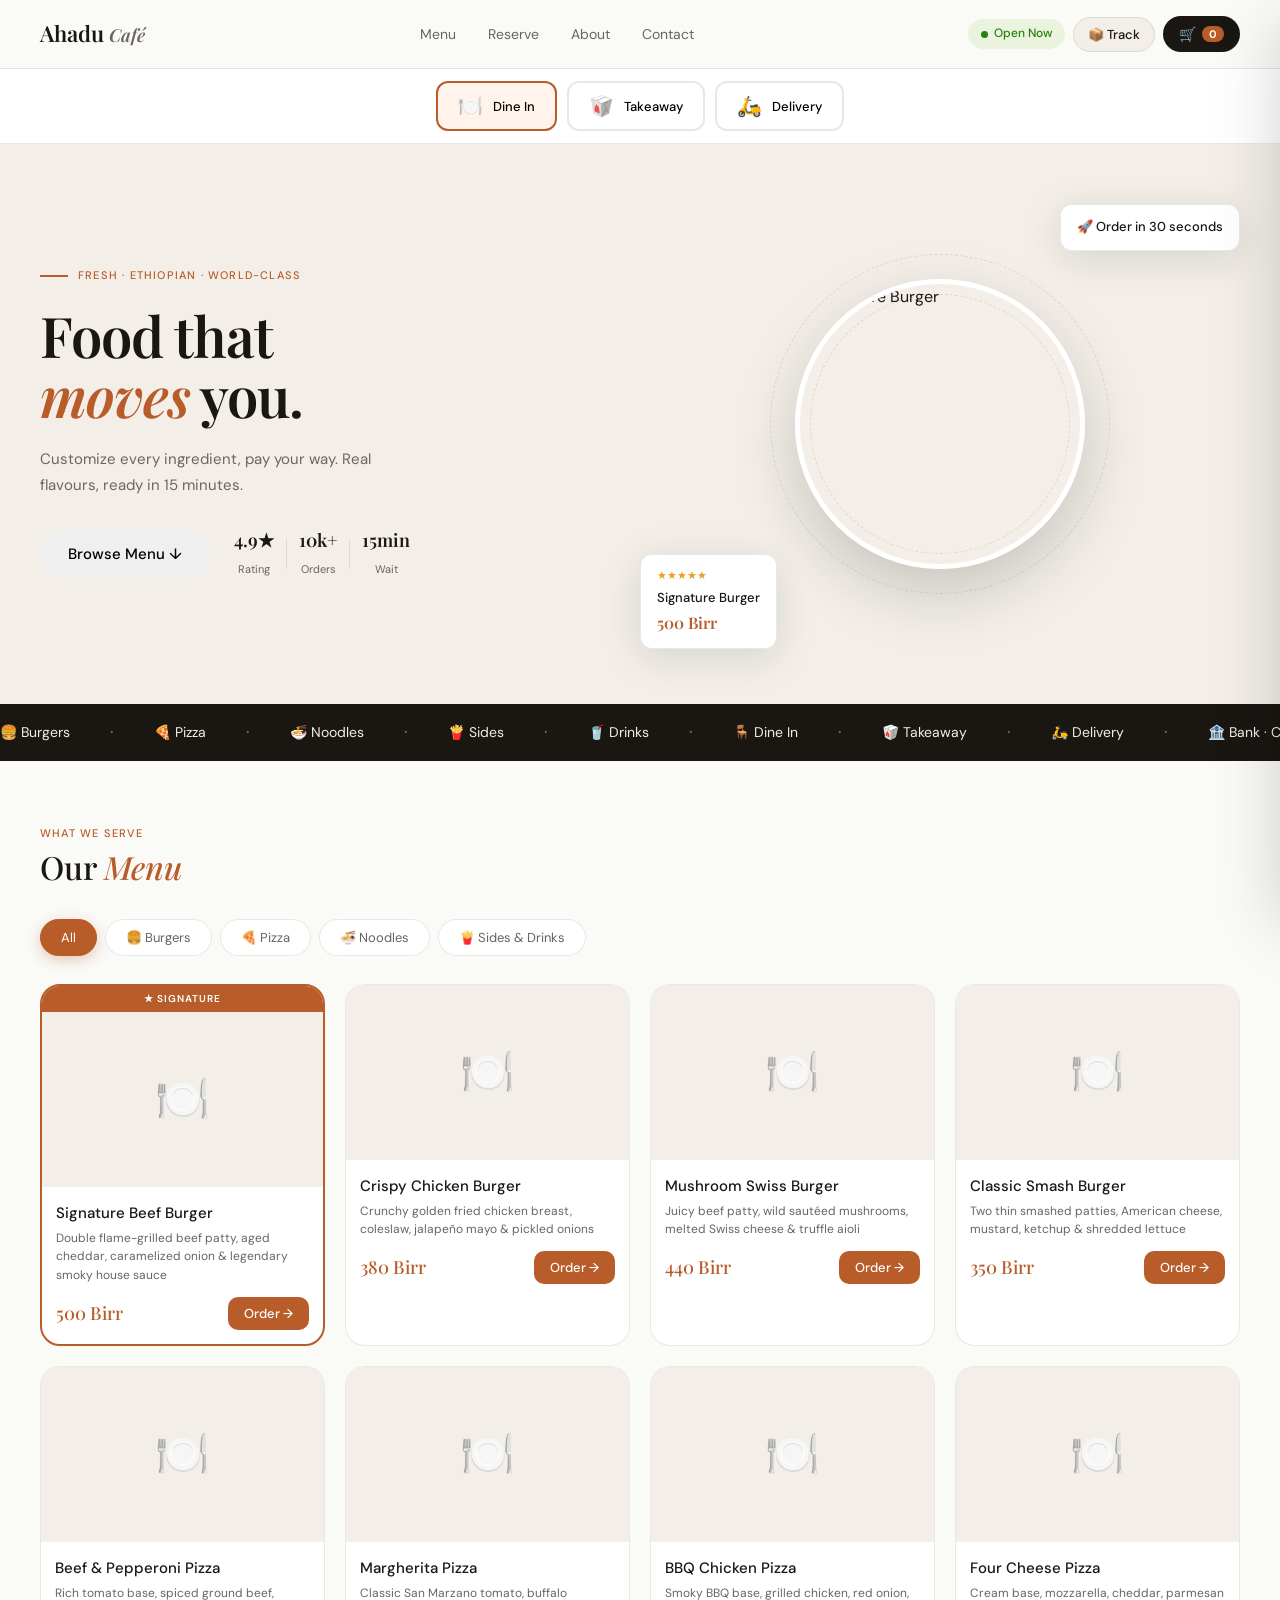
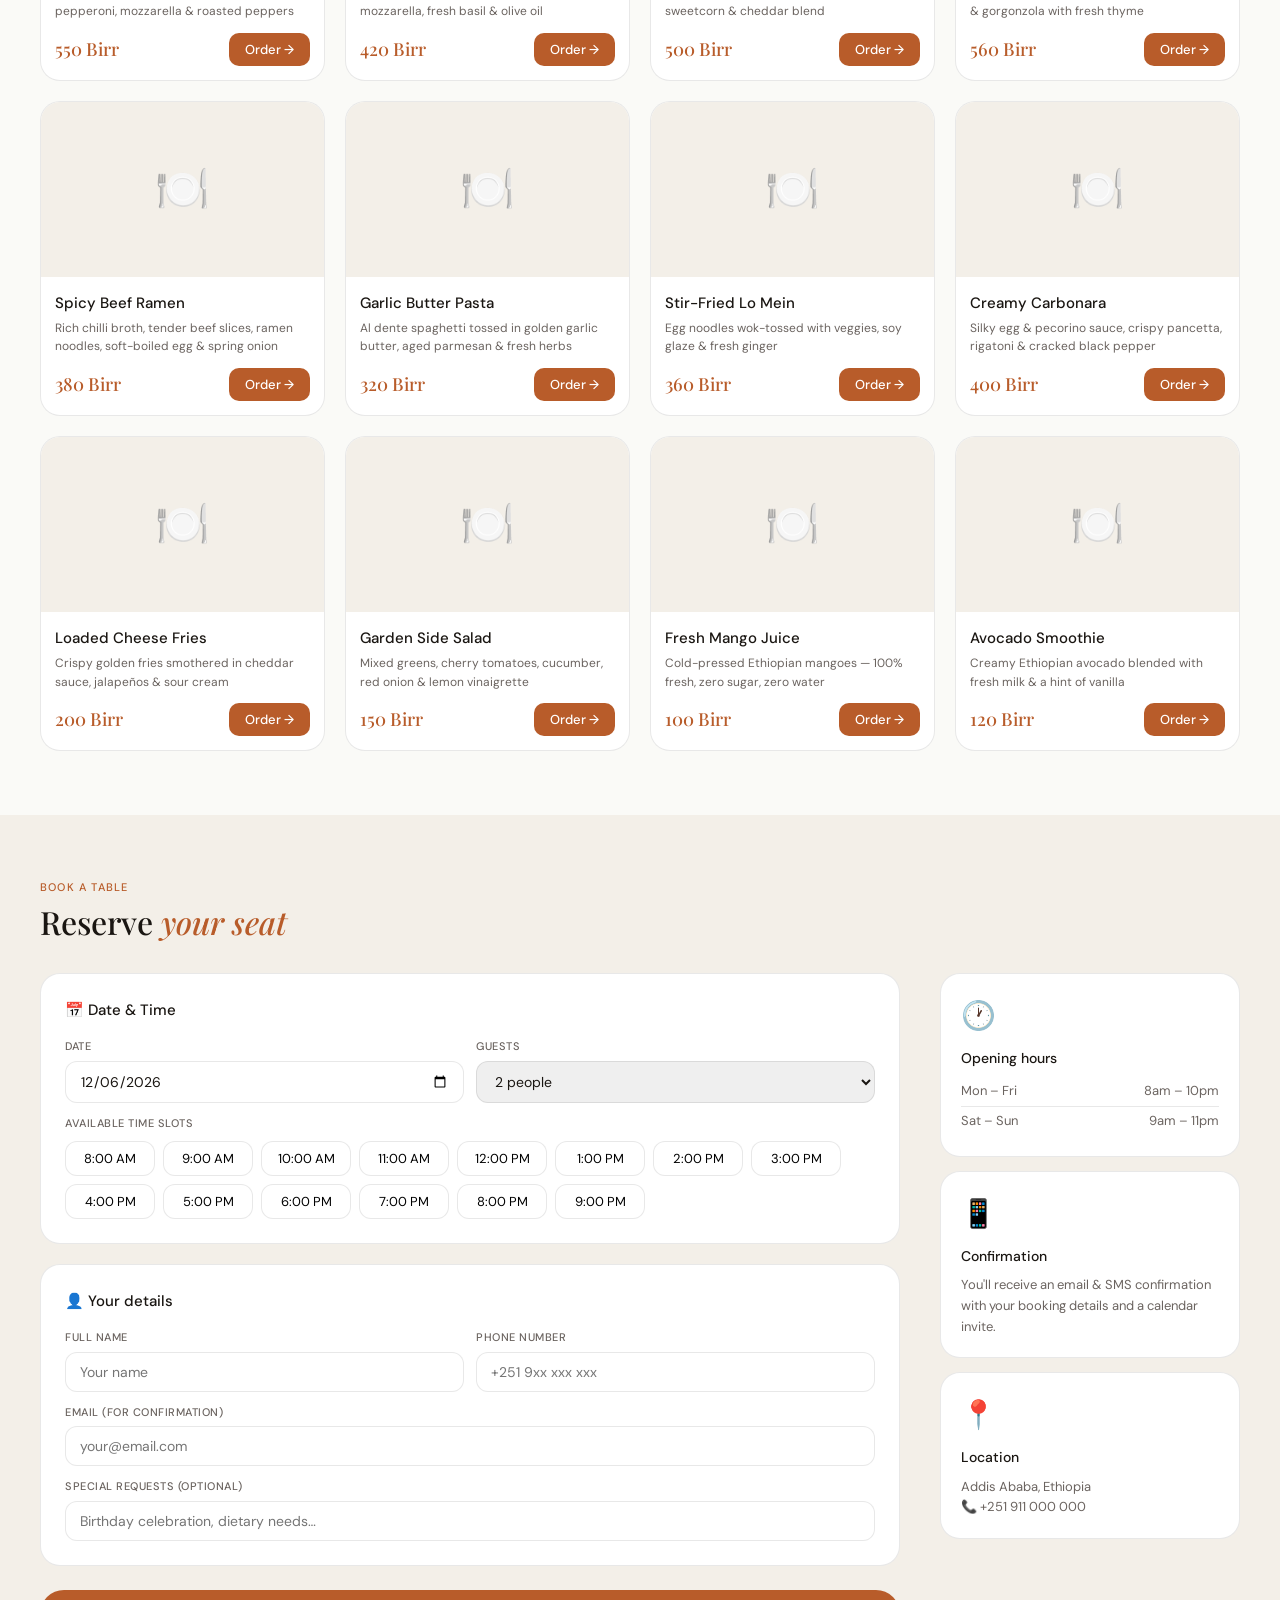
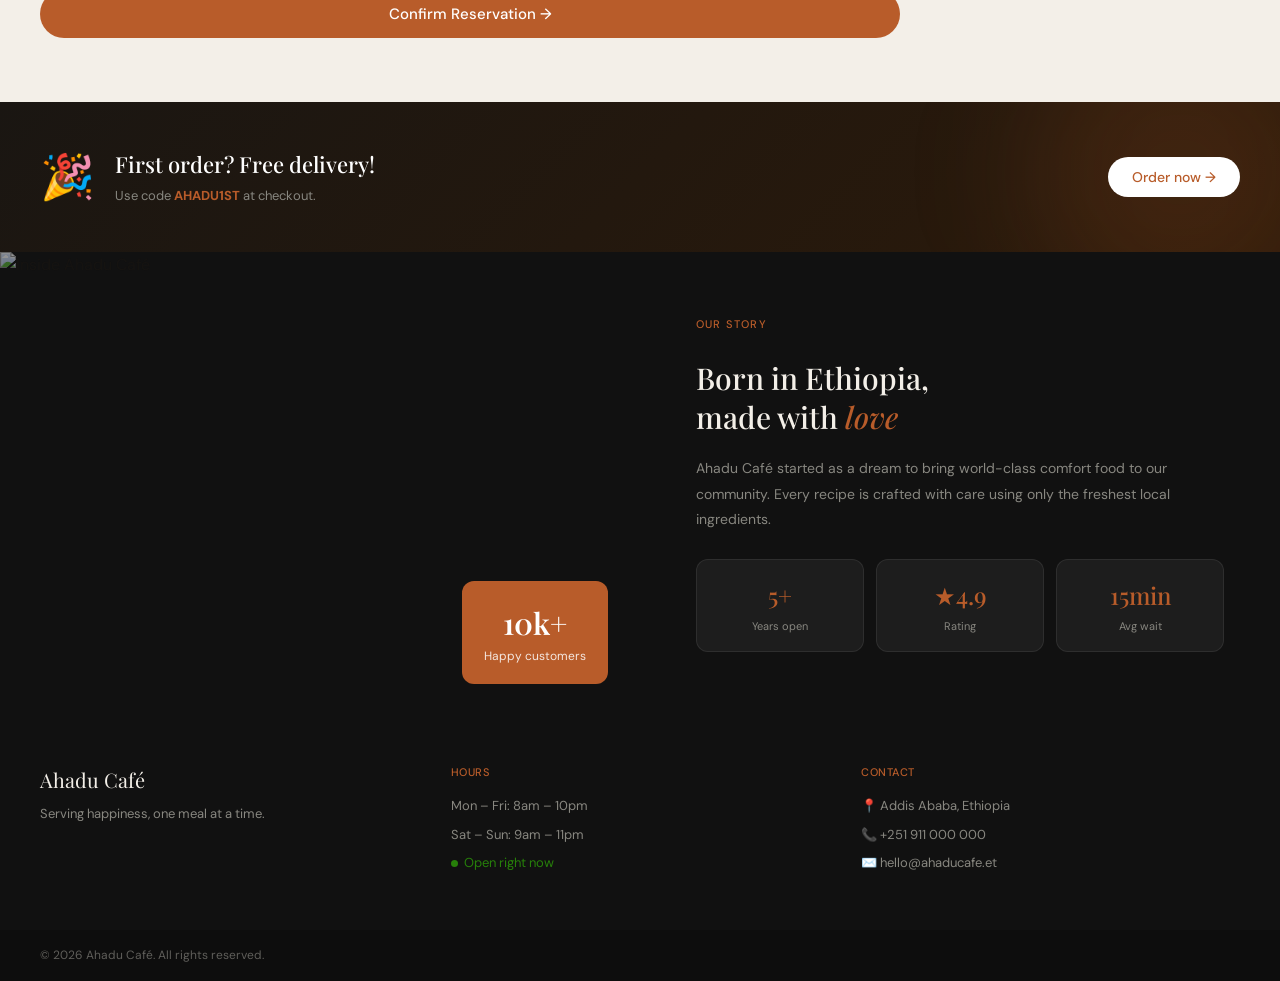
==== commit 7a6d4efb: "Add missing admin panel sections and update HTML for complete functionality - all tabs, modals, and " ====
--- a/index.html
+++ b/index.html
@@ -88,8 +88,8 @@
 <!-- MARQUEE -->
 <div class="marquee-outer">
   <div class="marquee-track">
-    <span>🍔 Burgers</span><b>·</b><span>🍕 Pizza</span><b>·</b><span>🍜 Noodles</span><b>·</b><span>🍟 Sides</span><b>·</b><span>🥤 Drinks</span><b>·</b><span>🪑 Dine In</span><b>·</b><span>🥡 Takeaway</span><b>·</b><span>🛵 Delivery</span><b>·</b><span>💳 Card · Bank · Cash</span><b>·</b><span>🔥 Fresh daily</span><b>·</b>
-    <span>🍔 Burgers</span><b>·</b><span>🍕 Pizza</span><b>·</b><span>🍜 Noodles</span><b>·</b><span>🍟 Sides</span><b>·</b><span>🥤 Drinks</span><b>·</b><span>🪑 Dine In</span><b>·</b><span>🥡 Takeaway</span><b>·</b><span>🛵 Delivery</span><b>·</b><span>💳 Card · Bank · Cash</span><b>·</b><span>🔥 Fresh daily</span><b>·</b>
+    <span>🍔 Burgers</span><b>·</b><span>🍕 Pizza</span><b>·</b><span>🍜 Noodles</span><b>·</b><span>🍟 Sides</span><b>·</b><span>🥤 Drinks</span><b>·</b><span>🪑 Dine In</span><b>·</b><span>🥡 Takeaway</span><b>·</b><span>🛵 Delivery</span><b>·</b><span>🏦 Bank · Cash</span><b>·</b><span>🔥 Fresh daily</span><b>·</b>
+    <span>🍔 Burgers</span><b>·</b><span>🍕 Pizza</span><b>·</b><span>🍜 Noodles</span><b>·</b><span>🍟 Sides</span><b>·</b><span>🥤 Drinks</span><b>·</b><span>🪑 Dine In</span><b>·</b><span>🥡 Takeaway</span><b>·</b><span>🛵 Delivery</span><b>·</b><span>🏦 Bank · Cash</span><b>·</b><span>🔥 Fresh daily</span><b>·</b>
   </div>
 </div>
 
@@ -296,86 +296,45 @@
     <h3 class="mtitle">Complete your order</h3>
     <div class="checkout-order-info" id="checkoutOrderInfo"></div>
     <p style="font-size:13px;color:#888;margin-bottom:1.25rem">Choose how you'd like to pay</p>
-
-    <!-- 2 payment methods only (no card) -->
     <div class="pay-tabs">
-      <button class="ptab active" onclick="selPay('bank',this)">🏦 Bank Transfer</button>
+      <button class="ptab active" onclick="selPay('bank',this)">🏦 Bank</button>
       <button class="ptab" onclick="selPay('cash',this)">💵 Cash</button>
     </div>
-
-    <!-- BANK TRANSFER with screenshot upload -->
     <div id="pBank">
-      <div class="bank-box">
-        <div class="bank-title">Transfer to this account</div>
+      <div class="bank-box"><div class="bank-title">Transfer to this account</div>
         <div class="brow"><span>Bank</span><strong>Commercial Bank of Ethiopia</strong></div>
         <div class="brow"><span>Account</span><strong>Ahadu Café PLC</strong></div>
         <div class="brow"><span>Number</span><strong>1000 2345 6789</strong></div>
-        <div class="brow"><span>Amount</span><strong id="bankAmount" style="color:#B85C2A">—</strong></div>
         <div class="brow"><span>Reference</span><strong id="bankRef">AHD-0001</strong></div>
       </div>
-      <div class="bank-steps">
-        <div class="bank-step"><span class="bstep-num">1</span><span>Transfer the <strong id="bankStepAmt">exact amount</strong> to the account above</span></div>
-        <div class="bank-step"><span class="bstep-num">2</span><span>Take a screenshot of your payment confirmation</span></div>
-        <div class="bank-step"><span class="bstep-num">3</span><span>Upload the screenshot below — admin will verify and confirm</span></div>
-      </div>
-      <!-- Screenshot upload -->
-      <div class="screenshot-upload-area" id="screenshotUploadArea" onclick="document.getElementById('screenshotInput').click()">
-        <div class="sua-icon">📸</div>
-        <div class="sua-title">Tap to upload screenshot</div>
-        <div class="sua-sub">JPG, PNG — payment confirmation</div>
-        <input type="file" id="screenshotInput" accept="image/*" style="display:none" onchange="handleScreenshot(this)"/>
-      </div>
-      <div class="screenshot-preview" id="screenshotPreview" style="display:none">
-        <img id="screenshotImg" src="" alt="Payment screenshot"/>
-        <button class="screenshot-remove" onclick="removeScreenshot()">✕ Remove</button>
-      </div>
-      <p class="bank-note" style="margin-top:10px">⚠️ Your order is confirmed only after admin verifies your payment. If the amount is less, you will be asked to send the difference.</p>
-    </div>
-
-    <!-- CASH -->
+      <p class="bank-note" style="margin-top:10px">Use your order reference as the transfer note.</p>
+      <div class="fg" style="margin-top:1rem"><label>Your phone number <span class="req-star">*</span></label><input type="tel" id="bankPhone" placeholder="+251 9xx xxx xxx"/></div>
+      <div class="fg"><label>Amount sent (Birr) <span class="req-star">*</span></label><input type="number" id="bankAmount" placeholder="Enter exact amount you sent" min="1" step="0.01"/></div>
+      <div class="fg">
+        <label>Payment screenshot <span class="req-star">*</span></label>
+        <div class="screenshot-upload-area" id="screenshotUploadArea" onclick="document.getElementById('bankScreenshot').click()">
+          <div class="sua-icon">📸</div>
+          <div class="sua-text">Tap to upload screenshot</div>
+          <div class="sua-hint">JPG, PNG — max 5MB</div>
+          <input type="file" id="bankScreenshot" accept="image/*" style="display:none" onchange="handleScreenshot(this)"/>
+        </div>
+        <div id="screenshotPreview" class="screenshot-preview-wrap" style="display:none">
+          <img id="screenshotThumb" class="screenshot-thumb" alt="Payment screenshot"/>
+          <button class="screenshot-remove-btn" onclick="removeScreenshot()">✕ Remove</button>
+        </div>
+      </div>
+      <div class="bank-verify-note">⏳ Your order will be confirmed after admin verifies your payment. You'll be notified via SMS.</div>
+    </div>
     <div id="pCash" style="display:none">
-      <div class="cash-box">
-        <div style="font-size:44px;margin-bottom:10px">💵</div>
-        <div class="cash-title">Pay on delivery / at counter</div>
-        <p class="cash-desc">Have the exact amount ready. Our staff will confirm your order.</p>
-      </div>
+      <div class="cash-box"><div style="font-size:44px;margin-bottom:10px">💵</div><div class="cash-title">Pay on delivery</div><p class="cash-desc">Have the exact amount ready.</p></div>
       <div class="fg"><label>Your name</label><input type="text" id="cashName" placeholder="Full name"/></div>
-    </div>
-
-    <!-- Phone for SMS confirmation -->
-    <div class="fg" style="margin-top:1rem">
-      <label>📱 Phone number (for SMS confirmation)</label>
-      <input type="tel" id="customerPhone" placeholder="+251 9xx xxx xxx"/>
-    </div>
-
+      <div class="fg"><label>Phone</label><input type="text" id="cashPhone" placeholder="+251 9xx xxx xxx"/></div>
+    </div>
     <div id="delivAddrGroup" style="display:none">
       <div class="fg"><label>Delivery address</label><input type="text" id="delivAddr" placeholder="Street, area, city"/></div>
     </div>
-
-    <div class="check-total-row">
-      <span>Order total</span>
-      <span class="check-total-amt" id="checkTotalAmt"></span>
-    </div>
-    <button class="btn btn-primary" style="width:100%;padding:14px;font-size:15px" id="placeBtn" onclick="placeOrder()">
-      Submit Order →
-    </button>
-  </div>
-</div>
-
-<!-- PAYMENT PENDING MODAL (waiting for admin verification) -->
-<div class="overlay" id="pendingOv">
-  <div class="sbox" style="max-width:400px">
-    <div style="font-size:56px;margin-bottom:1rem">⏳</div>
-    <h2 class="stitle">Order Submitted!</h2>
-    <p class="sdesc">Your payment screenshot has been sent to our admin for verification.</p>
-    <div class="sref" id="pendingRef"></div>
-    <div class="pending-status-box">
-      <div class="psb-row"><span>📋 Status</span><span class="psb-val pending" id="pendingStatus">Awaiting verification</span></div>
-      <div class="psb-row"><span>📱 SMS</span><span class="psb-val">Confirmation sent to your phone</span></div>
-      <div class="psb-row" id="pendingAmtRow" style="display:none"><span>💰 Amount</span><span class="psb-val" id="pendingAmtVal"></span></div>
-    </div>
-    <p style="font-size:13px;color:#888;margin-top:1rem;line-height:1.6">Once admin verifies, you'll receive an SMS confirmation. If the amount is wrong, you'll be notified to send the difference.</p>
-    <button class="btn btn-primary" style="width:100%;margin-top:1.5rem" onclick="closePending()">Back to Menu</button>
+    <div class="check-total-row"><span>Order total</span><span class="check-total-amt" id="checkTotalAmt"></span></div>
+    <button class="btn btn-primary" style="width:100%;padding:14px;font-size:15px" id="placeBtn" onclick="placeOrder()">Place Order →</button>
   </div>
 </div>
 
@@ -397,11 +356,21 @@
 <!-- SUCCESS -->
 <div class="overlay sov" id="successOv">
   <div class="sbox">
-    <div class="srings"><div class="sring sr1"></div><div class="sring sr2"></div><div class="scheck">✓</div></div>
-    <h2 class="stitle">Order Placed! 🎉</h2>
+    <div class="srings"><div class="sring sr1"></div><div class="sring sr2"></div><div class="scheck" id="sCheckIcon">✓</div></div>
+    <h2 class="stitle" id="successTitle">Order Placed! 🎉</h2>
     <p class="sdesc" id="successDesc">Your food is being prepared.</p>
     <div class="sref" id="sRef"></div>
-    <div class="ssteps">
+    <div id="bankPendingInfo" class="bank-pending-box" style="display:none">
+      <div class="bpb-icon">🏦</div>
+      <div class="bpb-title">Payment Pending Verification</div>
+      <div class="bpb-desc" id="bpbDesc"></div>
+      <div class="bpb-steps">
+        <div class="bpb-step"><span class="bpb-dot done">1</span> Screenshot received</div>
+        <div class="bpb-step"><span class="bpb-dot active">2</span> Admin verifying payment</div>
+        <div class="bpb-step"><span class="bpb-dot">3</span> SMS confirmation to you</div>
+      </div>
+    </div>
+    <div class="ssteps" id="sStepsNormal">
       <div class="ss active"><span>👨‍🍳</span><small>Preparing</small></div><div class="ss-line"></div>
       <div class="ss"><span>📦</span><small>Packing</small></div><div class="ss-line"></div>
       <div class="ss" id="lastStep"><span>🍽️</span><small>Served</small></div>
@@ -423,7 +392,184 @@
   </div>
 </div>
 
+<!-- ADMIN PANEL -->
+<div class="admin-body" id="aBody" style="display:none">
+  <!-- Login -->
+  <div class="a-login" id="aLogin">
+    <div class="a-login-bg"></div>
+    <div class="a-login-card">
+      <div class="alc-logo">Ahadu</div>
+      <div class="alc-sub">Admin Dashboard</div>
+      <div class="alc-title">Sign in</div>
+      <div class="fg"><label>Username</label><input type="text" id="lUser" placeholder="admin" autocomplete="off"/></div>
+      <div class="fg"><label>Password</label><div style="position:relative;display:flex;gap:4px"><input type="password" id="lPass" placeholder="••••••" autocomplete="off" style="flex:1;padding-right:40px"/><button class="pw-eye" id="pwEyeBtn" type="button" onclick="togglePw()">👁</button></div></div>
+      <button class="btn btn-primary" style="width:100%;margin-top:1rem" onclick="doLogin()">Sign in</button>
+      <div class="lerr" id="lErr"></div>
+    </div>
+  </div>
+
+  <!-- Dashboard -->
+  <div class="a-dash" id="aDash" style="display:none">
+    <!-- Sidebar -->
+    <div class="a-sidebar">
+      <div class="a-sb-logo">Ahadu</div>
+      <div class="a-sb-user" id="sbUser"></div>
+      <div class="a-sb-nav">
+        <button class="sbn active" onclick="goTab('dashboard',this)">📊 Dashboard</button>
+        <button class="sbn" id="sbnAdmins" onclick="goTab('admins',this)">🔑 Admins</button>
+        <button class="sbn" onclick="goTab('orders',this)">📋 Orders</button>
+        <button class="sbn" onclick="goTab('reservations',this)">📅 Reservations</button>
+        <button class="sbn" onclick="goTab('menu',this)">🍽️ Menu</button>
+        <button class="sbn" onclick="goTab('qr',this)">📱 QR Codes</button>
+        <button class="sbn" onclick="goTab('payments',this)">🏦 Payments <span class="pv-nav-badge" id="paymentsBadge"></span></button>
+      </div>
+      <button class="a-sb-logout" onclick="doLogout()">Logout</button>
+    </div>
+
+    <!-- Main content -->
+    <div class="a-main">
+      <!-- Greeting -->
+      <div class="a-ph" style="margin-bottom:2rem">
+        <div>
+          <h2 class="a-h1" id="dashGreeting">Good morning ☀️</h2>
+          <div class="a-sub">Here's what's happening at Ahadu Café today</div>
+        </div>
+        <div class="a-ph-btns">
+          <button class="btn btn-sm" onclick="refreshAll()">↻ Refresh</button>
+        </div>
+      </div>
+
+      <!-- DASHBOARD TAB -->
+      <div class="tpanel" id="tDashboard">
+        <div class="dash-stats" id="dashStats"></div>
+        <div class="dash-charts">
+          <div class="dash-chart-card">
+            <div class="dcc-title">Orders by type</div>
+            <canvas id="donutChart" width="160" height="160"></canvas>
+            <div class="donut-legend" id="donutLegend"></div>
+          </div>
+          <div class="dash-chart-card">
+            <div class="dcc-title">Orders per hour</div>
+            <canvas id="lineChart" width="100%" height="160"></canvas>
+          </div>
+        </div>
+        <div class="dash-live">
+          <div class="dcc-title">Live feed <span class="live-dot"></span></div>
+          <div id="dashFeed"></div>
+        </div>
+      </div>
+
+      <!-- ORDERS TAB -->
+      <div class="tpanel" id="tOrders" style="display:none">
+        <div class="a-fbar">
+          <button class="af active" onclick="filterOrders('all',this)">All</button>
+          <button class="af" onclick="filterOrders('dine',this)">🪑 Dine In</button>
+          <button class="af" onclick="filterOrders('takeaway',this)">🥡 Takeaway</button>
+          <button class="af" onclick="filterOrders('delivery',this)">🛵 Delivery</button>
+        </div>
+        <div class="a-ph-btns" style="margin-bottom:1.5rem">
+          <button class="btn btn-sm" onclick="refreshOrders()">↻ Refresh</button>
+          <button class="btn btn-sm btn-red" onclick="clearOrders()">Clear</button>
+        </div>
+        <div id="ordersSummary" class="orders-summary"></div>
+        <div id="ordersWrap"></div>
+      </div>
+
+      <!-- RESERVATIONS TAB -->
+      <div class="tpanel" id="tReservations" style="display:none">
+        <div class="res-filter-row">
+          <div><label>Filter by date:</label><input type="date" id="resFilterDate" onchange="renderReservations()"/></div>
+          <div id="resStats" class="res-stats"></div>
+          <button class="btn btn-sm btn-red" onclick="clearReservations()">Clear all</button>
+        </div>
+        <div id="resList"></div>
+      </div>
+
+      <!-- MENU TAB -->
+      <div class="tpanel" id="tMenu" style="display:none">
+        <div class="a-fbar" style="margin-bottom:1.5rem">
+          <button class="af active" onclick="aFilter('all',this)">All</button>
+          <button class="af" onclick="aFilter('burger',this)">🍔 Burgers</button>
+          <button class="af" onclick="aFilter('pizza',this)">🍕 Pizza</button>
+          <button class="af" onclick="aFilter('noodles',this)">🍜 Noodles</button>
+          <button class="af" onclick="aFilter('sides',this)">🍟 Sides</button>
+        </div>
+        <div class="a-ph-btns" style="margin-bottom:1.5rem">
+          <button class="btn btn-sm btn-green" onclick="allAvail()">✓ All available</button>
+          <button class="btn btn-sm btn-red" onclick="allSoldOut()">✕ All sold out</button>
+        </div>
+        <div class="a-mgrid" id="aMGrid"></div>
+      </div>
+
+      <!-- ADMINS TAB -->
+      <div class="tpanel" id="tAdmins" style="display:none">
+        <div class="a-ph-btns" style="margin-bottom:1.5rem">
+          <button class="btn btn-sm" onclick="openAddAdmin()">➕ Add admin</button>
+        </div>
+        <div class="admins-wrap" id="adminsWrap"></div>
+      </div>
+
+      <!-- QR TAB -->
+      <div class="tpanel" id="tQr" style="display:none">
+        <div class="qr-url-row">
+          <div><label>Base URL</label><input type="text" id="qrBaseUrl" placeholder="https://ahaducafe.et" style="width:300px;padding:10px 14px;border-radius:var(--r);border:1.5px solid var(--bor)"/></div>
+          <button class="btn btn-sm" onclick="renderQrGrid()">↻ Update</button>
+        </div>
+        <div class="general-qr-row">
+          <div class="gen-qr-card">
+            <div><div class="gen-qr-label">General QR Code</div><div class="gen-qr-sub">Use this to link to your main site</div></div>
+            <div id="generalQrImg"></div>
+            <div style="display:flex;gap:8px">
+              <button class="btn btn-sm" onclick="dlQr('general')">⬇ Download</button>
+              <button class="btn btn-sm btn-outline" onclick="printQr('general')">🖨 Print</button>
+            </div>
+          </div>
+        </div>
+        <div class="table-count-row">
+          <label>Tables (for QR generation):</label>
+          <div class="table-count-btns">
+            <button class="tc-btn active" onclick="setTableCount(5,this)">5</button>
+            <button class="tc-btn" onclick="setTableCount(10,this)">10</button>
+            <button class="tc-btn" onclick="setTableCount(15,this)">15</button>
+            <button class="tc-btn" onclick="setTableCount(20,this)">20</button>
+          </div>
+        </div>
+        <div style="margin-bottom:1.5rem">
+          <button class="btn btn-sm" onclick="dlAllQr()" style="margin-top:1rem">⬇ Download all QRs</button>
+        </div>
+        <div class="qr-table-grid" id="qrTableGrid"></div>
+      </div>
+
+      <!-- PAYMENTS TAB -->
+      <div class="tpanel" id="tPayments" style="display:none">
+        <div id="paymentsWrap"></div>
+      </div>
+    </div>
+  </div>
+</div>
+
+<!-- ADD ADMIN MODAL -->
+<div class="overlay" id="addAdminOv" onclick="closeAddAdmin(event)">
+  <div class="modal" style="max-width:400px">
+    <button class="modal-x" onclick="closeAddAdminBtn()">✕</button>
+    <h3 class="mtitle" style="margin-bottom:1.5rem">Add new admin</h3>
+    <div class="fg"><label>Full name</label><input type="text" id="nName" placeholder="e.g. Marta"/></div>
+    <div class="fg"><label>Username</label><input type="text" id="nUser" placeholder="e.g. marta" autocomplete="off"/></div>
+    <div class="fg"><label>Password</label><input type="password" id="nPass" placeholder="Min 6 chars" autocomplete="off"/></div>
+    <div class="fg"><label>Role</label><select id="nRole"><option value="admin">🔑 Admin</option><option value="staff">👤 Staff</option></select></div>
+    <button class="btn btn-primary" style="width:100%;margin-top:1rem" onclick="saveAdmin()">Add Admin</button>
+    <div class="lerr" id="addErr"></div>
+  </div>
+</div>
+
+<!-- SCREENSHOT MODAL -->
+<div id="ssModal"></div>
+
+<!-- ADMIN TOAST -->
+<div class="a-toast" id="aToast"></div>
+
 <script src="menu-data.js"></script>
 <script src="app.js"></script>
+<script src="admin.js"></script>
 </body>
 </html>
--- a/style.css
+++ b/style.css
@@ -349,7 +349,7 @@
 .fg input,.fg select{width:100%;padding:11px 14px;border-radius:var(--r);border:1.5px solid var(--bor);font-family:'DM Sans',sans-serif;font-size:14px;color:var(--ink);transition:border-color .2s,box-shadow .2s;background:#fff}
 .fg input:focus,.fg select:focus{outline:none;border-color:var(--br);box-shadow:0 0 0 3px rgba(184,92,42,.1)}
 .fg-row{display:grid;grid-template-columns:1fr 1fr;gap:12px}
-.pw-eye{position:absolute;right:12px;top:50%;transform:translateY(-50%);background:none;border:none;font-size:16px;cursor:pointer}
+.pw-eye{position:absolute;right:10px;top:50%;transform:translateY(-50%);background:none;border:none;font-size:18px;cursor:pointer;padding:4px;line-height:1;z-index:2;opacity:.7;transition:opacity .15s}.pw-eye:hover{opacity:1}
 .bank-box{background:var(--bg2);border-radius:var(--r);padding:1.25rem;border:1px solid var(--bor)}
 .bank-title{font-size:12px;font-weight:500;color:var(--br);text-transform:uppercase;letter-spacing:.5px;margin-bottom:12px}
 .brow{display:flex;justify-content:space-between;font-size:13px;padding:7px 0;border-bottom:.5px solid var(--bor)}
